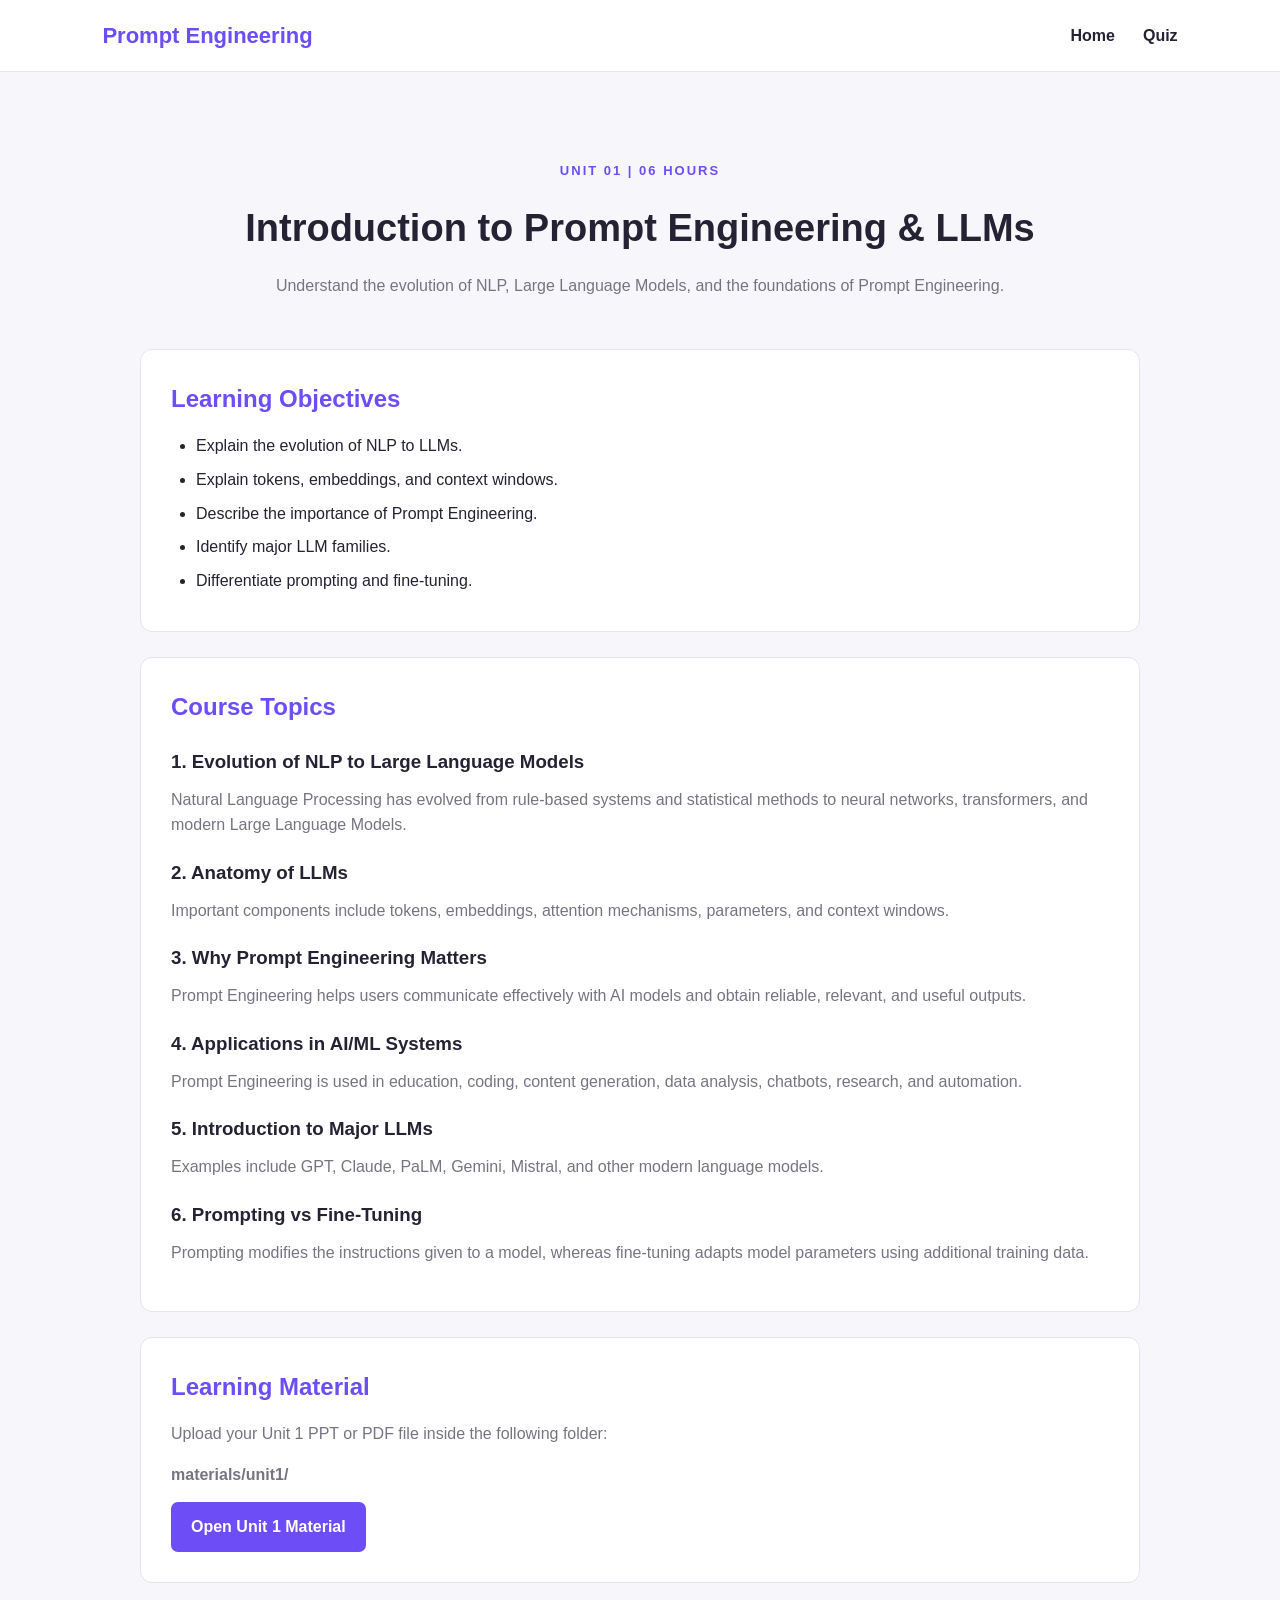
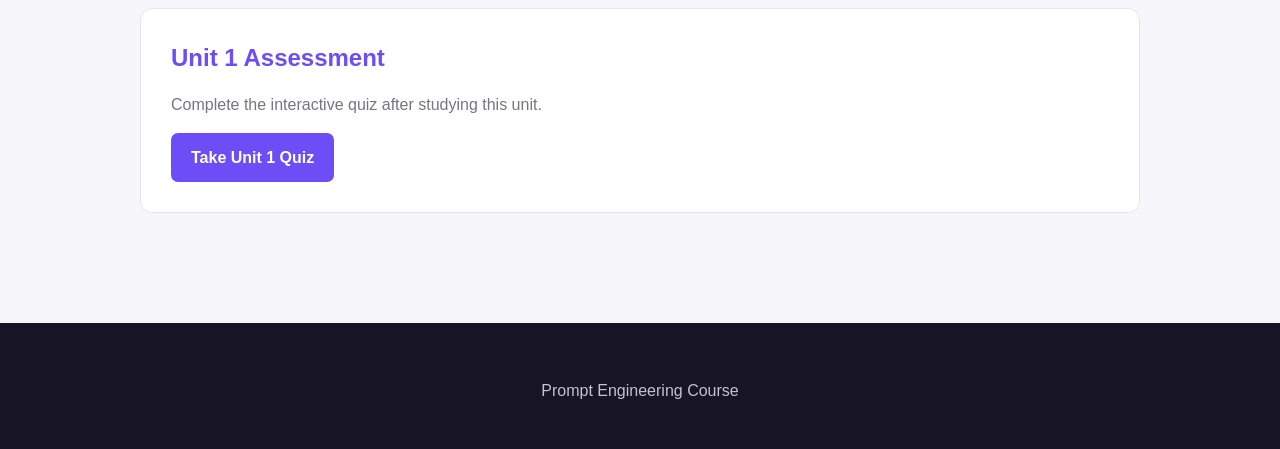
==== units/unit1.html @ 31837a5b "Create unit1.html" ====
<!DOCTYPE html>
<html lang="en">

<head>

    <meta charset="UTF-8">

    <meta name="viewport"
        content="width=device-width, initial-scale=1.0">

    <title>Unit 1 | Prompt Engineering</title>

    <link rel="stylesheet"
        href="../style.css">

</head>

<body>

    <nav class="navbar">

        <div class="logo">
            Prompt Engineering
        </div>

        <div class="nav-links">

            <a href="../index.html">
                Home
            </a>

            <a href="../quizzes/quiz1.html">
                Quiz
            </a>

        </div>

    </nav>


    <main class="section">

        <div class="section-heading">

            <span>
                UNIT 01 | 06 HOURS
            </span>

            <h2>
                Introduction to Prompt Engineering & LLMs
            </h2>

            <p>

                Understand the evolution of NLP,
                Large Language Models, and the foundations
                of Prompt Engineering.

            </p>

        </div>


        <div class="lesson-container">


            <div class="lesson-card">

                <h2>
                    Learning Objectives
                </h2>

                <ul>

                    <li>
                        Explain the evolution of NLP to LLMs.
                    </li>

                    <li>
                        Explain tokens, embeddings, and context windows.
                    </li>

                    <li>
                        Describe the importance of Prompt Engineering.
                    </li>

                    <li>
                        Identify major LLM families.
                    </li>

                    <li>
                        Differentiate prompting and fine-tuning.
                    </li>

                </ul>

            </div>


            <div class="lesson-card">

                <h2>
                    Course Topics
                </h2>

                <h3>
                    1. Evolution of NLP to Large Language Models
                </h3>

                <p>

                    Natural Language Processing has evolved from
                    rule-based systems and statistical methods
                    to neural networks, transformers, and modern
                    Large Language Models.

                </p>


                <h3>
                    2. Anatomy of LLMs
                </h3>

                <p>

                    Important components include tokens,
                    embeddings, attention mechanisms,
                    parameters, and context windows.

                </p>


                <h3>
                    3. Why Prompt Engineering Matters
                </h3>

                <p>

                    Prompt Engineering helps users communicate
                    effectively with AI models and obtain
                    reliable, relevant, and useful outputs.

                </p>


                <h3>
                    4. Applications in AI/ML Systems
                </h3>

                <p>

                    Prompt Engineering is used in education,
                    coding, content generation, data analysis,
                    chatbots, research, and automation.

                </p>


                <h3>
                    5. Introduction to Major LLMs
                </h3>

                <p>

                    Examples include GPT, Claude, PaLM,
                    Gemini, Mistral, and other modern
                    language models.

                </p>


                <h3>
                    6. Prompting vs Fine-Tuning
                </h3>

                <p>

                    Prompting modifies the instructions given
                    to a model, whereas fine-tuning adapts model
                    parameters using additional training data.

                </p>

            </div>


            <div class="lesson-card">

                <h2>
                    Learning Material
                </h2>

                <p>

                    Upload your Unit 1 PPT or PDF file
                    inside the following folder:

                </p>

                <p>

                    <b>
                        materials/unit1/
                    </b>

                </p>

                <a href="../materials/unit1/unit1.pdf"
                    target="_blank"
                    class="unit-button">

                    Open Unit 1 Material

                </a>

            </div>


            <div class="lesson-card">

                <h2>
                    Unit 1 Assessment
                </h2>

                <p>

                    Complete the interactive quiz
                    after studying this unit.

                </p>

                <a href="../quizzes/quiz1.html"
                    class="primary-button">

                    Take Unit 1 Quiz

                </a>

            </div>

        </div>

    </main>


    <footer>

        <p>
            Prompt Engineering Course
        </p>

    </footer>

</body>

</html>
---- style.css ----
* {

    margin: 0;

    padding: 0;

    box-sizing: border-box;

}


:root {

    --primary: #6c4df6;

    --primary-dark: #5135d1;

    --background: #f7f7fb;

    --white: #ffffff;

    --text: #252333;

    --muted: #777482;

    --border: #e5e5ee;

    --dark: #171525;

}


body {

    font-family: Arial, Helvetica, sans-serif;

    background: var(--background);

    color: var(--text);

    line-height: 1.6;

    transition: 0.3s;

}


body.dark-mode {

    --background: #12111a;

    --white: #1e1c29;

    --text: #f5f4fa;

    --muted: #b8b5c5;

    --border: #373442;

}


/* Navigation */

.navbar {

    height: 72px;

    background: var(--white);

    display: flex;

    justify-content: space-between;

    align-items: center;

    padding: 0 8%;

    border-bottom: 1px solid var(--border);

    position: sticky;

    top: 0;

    z-index: 1000;

}


.logo {

    font-size: 22px;

    font-weight: bold;

    color: var(--primary);

}


.nav-links {

    display: flex;

    gap: 28px;

}


.nav-links a {

    text-decoration: none;

    color: var(--text);

    font-weight: 600;

}


.nav-links a:hover {

    color: var(--primary);

}


#themeButton {

    border: none;

    background: transparent;

    font-size: 20px;

    cursor: pointer;

}


/* Hero */

.hero {

    min-height: 550px;

    padding: 100px 8%;

    display: flex;

    align-items: center;

    background: linear-gradient(

        135deg,

        #f0edff,

        #ffffff

    );

}


.dark-mode .hero {

    background: linear-gradient(

        135deg,

        #211d34,

        #12111a

    );

}


.hero-content {

    max-width: 800px;

}


.badge {

    color: var(--primary);

    font-size: 13px;

    font-weight: bold;

    letter-spacing: 2px;

}


.hero h1 {

    font-size: clamp(45px, 7vw, 80px);

    line-height: 1.1;

    margin: 20px 0;

}


.hero p {

    font-size: 19px;

    color: var(--muted);

    max-width: 680px;

    margin-bottom: 30px;

}


/* Buttons */

.primary-button,

.secondary-button,

.unit-button,

.quiz-button {

    display: inline-block;

    padding: 12px 20px;

    border-radius: 7px;

    text-decoration: none;

    font-weight: bold;

    transition: 0.3s;

}


.primary-button {

    background: var(--primary);

    color: white;

}


.primary-button:hover {

    background: var(--primary-dark);

}


.secondary-button {

    border: 1px solid var(--primary);

    color: var(--primary);

    margin-left: 10px;

}


.secondary-button:hover {

    background: var(--primary);

    color: white;

}


/* Sections */

.section {

    padding: 85px 8%;

}


.section-heading {

    text-align: center;

    max-width: 800px;

    margin: 0 auto 50px;

}


.section-heading span {

    color: var(--primary);

    font-size: 13px;

    font-weight: bold;

    letter-spacing: 2px;

}


.section-heading h2 {

    font-size: 38px;

    margin: 15px 0;

}


.section-heading p {

    color: var(--muted);

}


/* Statistics */

.stats {

    max-width: 1050px;

    margin: auto;

    display: grid;

    grid-template-columns: repeat(4, 1fr);

    gap: 20px;

}


.stat-card {

    background: var(--white);

    padding: 30px;

    text-align: center;

    border: 1px solid var(--border);

    border-radius: 12px;

}


.stat-card h3 {

    color: var(--primary);

    font-size: 38px;

}


.stat-card p {

    color: var(--muted);

}


/* Features */

.features {

    background: var(--white);

    padding: 75px 8%;

    display: grid;

    grid-template-columns: repeat(3, 1fr);

    gap: 25px;

}


.feature-card {

    background: var(--white);

    padding: 30px;

    border: 1px solid var(--border);

    border-radius: 12px;

}


.feature-icon {

    font-size: 38px;

    margin-bottom: 15px;

}


.feature-card h3 {

    margin-bottom: 10px;

}


.feature-card p {

    color: var(--muted);

}


/* Units */

.units {

    background: var(--background);

}


.unit-container {

    max-width: 1150px;

    margin: auto;

    display: grid;

    gap: 20px;

}


.unit-card {

    display: flex;

    gap: 25px;

    padding: 30px;

    background: var(--white);

    border: 1px solid var(--border);

    border-radius: 12px;

}


.unit-number {

    color: var(--primary);

    font-size: 40px;

    font-weight: bold;

}


.unit-content {

    flex: 1;

}


.unit-content h3 {

    font-size: 22px;

    margin-bottom: 10px;

}


.unit-content p {

    color: var(--muted);

    margin-bottom: 15px;

}


.unit-button {

    background: var(--primary);

    color: white;

}


.quiz-button {

    color: var(--primary);

    border: 1px solid var(--primary);

    margin-left: 8px;

}


.quiz-button:hover {

    background: var(--primary);

    color: white;

}


.progress-container {

    height: 7px;

    background: #e6e3ef;

    border-radius: 10px;

    overflow: hidden;

    margin-top: 15px;

}


.progress-bar {

    width: 0%;

    height: 100%;

    background: var(--primary);

    transition: 0.5s;

}


/* Learning */

.learning {

    background: var(--white);

    padding: 85px 8%;

}


.steps {

    max-width: 1000px;

    margin: auto;

    display: grid;

    grid-template-columns: repeat(3, 1fr);

    gap: 30px;

    text-align: center;

}


.step-number {

    width: 55px;

    height: 55px;

    background: var(--primary);

    color: white;

    border-radius: 50%;

    display: flex;

    align-items: center;

    justify-content: center;

    margin: 0 auto 20px;

    font-size: 22px;

    font-weight: bold;

}


.step p {

    color: var(--muted);

}


/* About */

.about {

    padding: 85px 8%;

    text-align: center;

}


.about-content {

    max-width: 800px;

    margin: auto;

}


.about h2 {

    font-size: 38px;

    margin: 15px 0;

}


.about p {

    color: var(--muted);

    margin: 15px 0;

}


/* Footer */

footer {

    background: var(--dark);

    color: white;

    text-align: center;

    padding: 45px 20px;

}


footer p {

    color: #c4c1d0;

    margin-top: 10px;

}


.copyright {

    font-size: 13px;

    margin-top: 20px;

}


/* Unit Page */

.lesson-container {

    max-width: 1000px;

    margin: auto;

}


.lesson-card {

    background: var(--white);

    border: 1px solid var(--border);

    border-radius: 12px;

    padding: 30px;

    margin-bottom: 25px;

}


.lesson-card h2 {

    color: var(--primary);

    margin-bottom: 15px;

}


.lesson-card h3 {

    margin-top: 20px;

    margin-bottom: 10px;

}


.lesson-card p {

    color: var(--muted);

    margin-bottom: 15px;

}


.lesson-card ul {

    margin-left: 25px;

}


.lesson-card li {

    margin-bottom: 8px;

}


/* Quiz */

.quiz-container {

    max-width: 900px;

    margin: auto;

}


.question-card {

    background: var(--white);

    border: 1px solid var(--border);

    border-radius: 12px;

    padding: 30px;

    margin-bottom: 20px;

}


.question-card h3 {

    margin-bottom: 20px;

}


.question-card label {

    display: block;

    padding: 10px;

    cursor: pointer;

}


.question-card label:hover {

    background: var(--background);

}


.result {

    margin-top: 25px;

    padding: 25px;

    border-radius: 10px;

    background: var(--white);

    border: 1px solid var(--border);

}


/* Responsive */

@media (max-width: 800px) {

    .navbar {

        padding: 0 5%;

    }

    .nav-links {

        display: none;

    }

    .stats,

    .features,

    .steps {

        grid-template-columns: 1fr;

    }

    .unit-card {

        flex-direction: column;

    }

    .secondary-button {

        margin-left: 0;

        margin-top: 10px;

    }

}
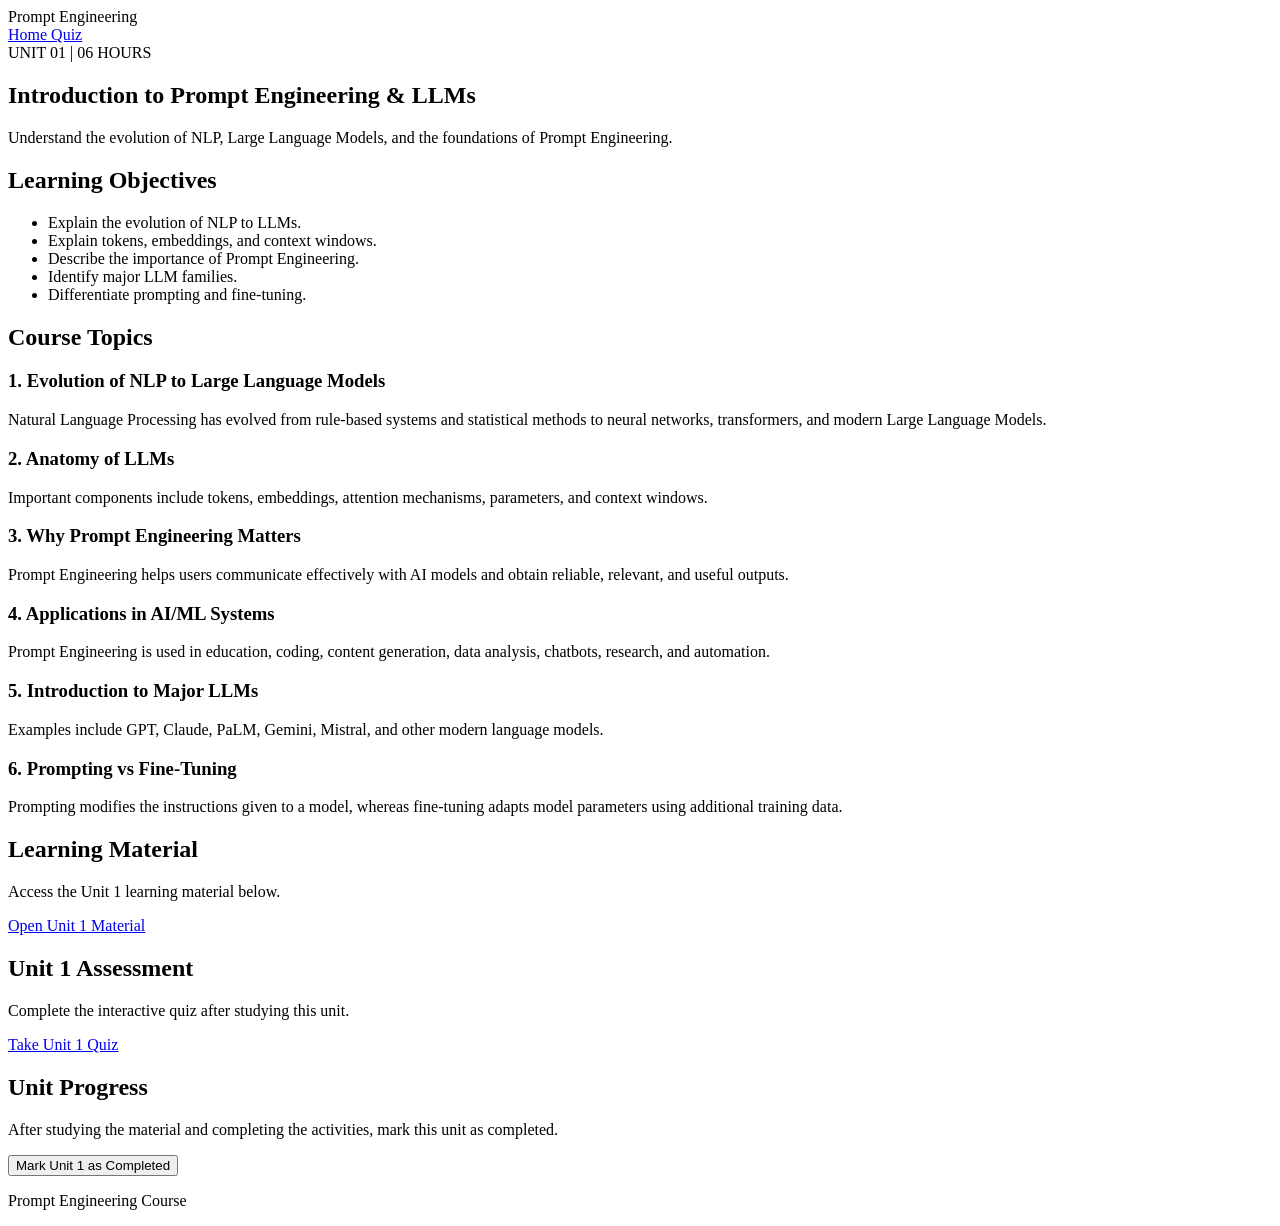
==== commit b161285c: "Refactor Unit 1 HTML for improved structure and content Updated the structure and content of Unit 1 " ====
--- a/units/unit1.html
+++ b/units/unit1.html
@@ -8,7 +8,9 @@
     <meta name="viewport"
         content="width=device-width, initial-scale=1.0">
 
-    <title>Unit 1 | Prompt Engineering</title>
+    <title>
+        Unit 1 | Prompt Engineering
+    </title>
 
     <link rel="stylesheet"
         href="../style.css">
@@ -17,20 +19,31 @@
 
 <body>
 
+
+    <!-- Navigation -->
+
     <nav class="navbar">
 
         <div class="logo">
+
             Prompt Engineering
+
         </div>
 
+
         <div class="nav-links">
 
             <a href="../index.html">
+
                 Home
+
             </a>
 
+
             <a href="../quizzes/quiz1.html">
+
                 Quiz
+
             </a>
 
         </div>
@@ -38,17 +51,26 @@
     </nav>
 
 
+    <!-- Main Content -->
+
     <main class="section">
 
+
         <div class="section-heading">
 
             <span>
+
                 UNIT 01 | 06 HOURS
+
             </span>
 
+
             <h2>
+
                 Introduction to Prompt Engineering & LLMs
+
             </h2>
+
 
             <p>
 
@@ -64,32 +86,54 @@
         <div class="lesson-container">
 
 
-            <div class="lesson-card">
-
-                <h2>
+            <!-- Learning Objectives -->
+
+            <div class="lesson-card">
+
+                <h2>
+
                     Learning Objectives
-                </h2>
+
+                </h2>
+
 
                 <ul>
 
                     <li>
+
                         Explain the evolution of NLP to LLMs.
-                    </li>
-
-                    <li>
-                        Explain tokens, embeddings, and context windows.
-                    </li>
-
-                    <li>
-                        Describe the importance of Prompt Engineering.
-                    </li>
-
-                    <li>
+
+                    </li>
+
+
+                    <li>
+
+                        Explain tokens, embeddings,
+                        and context windows.
+
+                    </li>
+
+
+                    <li>
+
+                        Describe the importance
+                        of Prompt Engineering.
+
+                    </li>
+
+
+                    <li>
+
                         Identify major LLM families.
-                    </li>
-
-                    <li>
-                        Differentiate prompting and fine-tuning.
+
+                    </li>
+
+
+                    <li>
+
+                        Differentiate prompting
+                        and fine-tuning.
+
                     </li>
 
                 </ul>
@@ -97,20 +141,28 @@
             </div>
 
 
-            <div class="lesson-card">
-
-                <h2>
+            <!-- Course Topics -->
+
+            <div class="lesson-card">
+
+                <h2>
+
                     Course Topics
-                </h2>
-
-                <h3>
+
+                </h2>
+
+
+                <h3>
+
                     1. Evolution of NLP to Large Language Models
-                </h3>
-
-                <p>
-
-                    Natural Language Processing has evolved from
-                    rule-based systems and statistical methods
+
+                </h3>
+
+
+                <p>
+
+                    Natural Language Processing has evolved
+                    from rule-based systems and statistical methods
                     to neural networks, transformers, and modern
                     Large Language Models.
 
@@ -118,8 +170,11 @@
 
 
                 <h3>
+
                     2. Anatomy of LLMs
-                </h3>
+
+                </h3>
+
 
                 <p>
 
@@ -131,8 +186,11 @@
 
 
                 <h3>
+
                     3. Why Prompt Engineering Matters
-                </h3>
+
+                </h3>
+
 
                 <p>
 
@@ -144,8 +202,11 @@
 
 
                 <h3>
+
                     4. Applications in AI/ML Systems
-                </h3>
+
+                </h3>
+
 
                 <p>
 
@@ -157,8 +218,11 @@
 
 
                 <h3>
+
                     5. Introduction to Major LLMs
-                </h3>
+
+                </h3>
+
 
                 <p>
 
@@ -170,8 +234,11 @@
 
 
                 <h3>
+
                     6. Prompting vs Fine-Tuning
-                </h3>
+
+                </h3>
+
 
                 <p>
 
@@ -184,26 +251,23 @@
             </div>
 
 
-            <div class="lesson-card">
-
-                <h2>
+            <!-- Learning Material -->
+
+            <div class="lesson-card">
+
+                <h2>
+
                     Learning Material
-                </h2>
-
-                <p>
-
-                    Upload your Unit 1 PPT or PDF file
-                    inside the following folder:
-
-                </p>
-
-                <p>
-
-                    <b>
-                        materials/unit1/
-                    </b>
-
-                </p>
+
+                </h2>
+
+
+                <p>
+
+                    Access the Unit 1 learning material below.
+
+                </p>
+
 
                 <a href="../materials/unit1/unit1.pdf"
                     target="_blank"
@@ -216,11 +280,16 @@
             </div>
 
 
-            <div class="lesson-card">
-
-                <h2>
+            <!-- Assessment -->
+
+            <div class="lesson-card">
+
+                <h2>
+
                     Unit 1 Assessment
-                </h2>
+
+                </h2>
+
 
                 <p>
 
@@ -229,6 +298,7 @@
 
                 </p>
 
+
                 <a href="../quizzes/quiz1.html"
                     class="primary-button">
 
@@ -238,19 +308,66 @@
 
             </div>
 
+
+            <!-- Progress Tracking -->
+
+            <div class="lesson-card">
+
+                <h2>
+
+                    Unit Progress
+
+                </h2>
+
+
+                <p>
+
+                    After studying the material and
+                    completing the activities, mark this unit
+                    as completed.
+
+                </p>
+
+
+                <button
+                    class="primary-button"
+                    onclick="completeUnit(1)">
+
+                    Mark Unit 1 as Completed
+
+                </button>
+
+
+                <p id="unitProgress">
+
+                </p>
+
+            </div>
+
+
         </div>
 
     </main>
 
 
+    <!-- Footer -->
+
     <footer>
 
         <p>
+
             Prompt Engineering Course
+
         </p>
 
     </footer>
 
+
+    <!-- IMPORTANT: Load JavaScript -->
+
+    <script src="../script.js"></script>
+
+
 </body>
 
 </html>
--- a/style.css
+++ b/style.css
@@ -1,874 +1,87 @@
-* {
+/* ============================= */
+/* REGISTRATION MODAL */
+/* ============================= */
 
-    margin: 0;
+.modal {
 
-    padding: 0;
+    display: none;
 
-    box-sizing: border-box;
+    position: fixed;
+
+    z-index: 1000;
+
+    left: 0;
+
+    top: 0;
+
+    width: 100%;
+
+    height: 100%;
+
+    background: rgba(0, 0, 0, 0.6);
+
+    justify-content: center;
+
+    align-items: center;
 
 }
 
 
-:root {
+.modal-content {
 
-    --primary: #6c4df6;
+    background: white;
 
-    --primary-dark: #5135d1;
+    padding: 35px;
 
-    --background: #f7f7fb;
+    border-radius: 15px;
 
-    --white: #ffffff;
+    width: 90%;
 
-    --text: #252333;
+    max-width: 450px;
 
-    --muted: #777482;
+    text-align: center;
 
-    --border: #e5e5ee;
-
-    --dark: #171525;
+    position: relative;
 
 }
 
 
-body {
+.modal-content input {
 
-    font-family: Arial, Helvetica, sans-serif;
+    width: 100%;
 
-    background: var(--background);
+    padding: 14px;
 
-    color: var(--text);
+    margin: 20px 0;
 
-    line-height: 1.6;
+    border: 1px solid #ccc;
 
-    transition: 0.3s;
+    border-radius: 8px;
+
+    font-size: 16px;
 
 }
 
 
-body.dark-mode {
+.close {
 
-    --background: #12111a;
+    position: absolute;
 
-    --white: #1e1c29;
+    right: 20px;
 
-    --text: #f5f4fa;
+    top: 10px;
 
-    --muted: #b8b5c5;
-
-    --border: #373442;
-
-}
-
-
-/* Navigation */
-
-.navbar {
-
-    height: 72px;
-
-    background: var(--white);
-
-    display: flex;
-
-    justify-content: space-between;
-
-    align-items: center;
-
-    padding: 0 8%;
-
-    border-bottom: 1px solid var(--border);
-
-    position: sticky;
-
-    top: 0;
-
-    z-index: 1000;
-
-}
-
-
-.logo {
-
-    font-size: 22px;
-
-    font-weight: bold;
-
-    color: var(--primary);
-
-}
-
-
-.nav-links {
-
-    display: flex;
-
-    gap: 28px;
-
-}
-
-
-.nav-links a {
-
-    text-decoration: none;
-
-    color: var(--text);
-
-    font-weight: 600;
-
-}
-
-
-.nav-links a:hover {
-
-    color: var(--primary);
-
-}
-
-
-#themeButton {
-
-    border: none;
-
-    background: transparent;
-
-    font-size: 20px;
+    font-size: 30px;
 
     cursor: pointer;
 
 }
 
 
-/* Hero */
+.modal-content .primary-button {
 
-.hero {
-
-    min-height: 550px;
-
-    padding: 100px 8%;
-
-    display: flex;
-
-    align-items: center;
-
-    background: linear-gradient(
-
-        135deg,
-
-        #f0edff,
-
-        #ffffff
-
-    );
-
-}
-
-
-.dark-mode .hero {
-
-    background: linear-gradient(
-
-        135deg,
-
-        #211d34,
-
-        #12111a
-
-    );
-
-}
-
-
-.hero-content {
-
-    max-width: 800px;
-
-}
-
-
-.badge {
-
-    color: var(--primary);
-
-    font-size: 13px;
-
-    font-weight: bold;
-
-    letter-spacing: 2px;
-
-}
-
-
-.hero h1 {
-
-    font-size: clamp(45px, 7vw, 80px);
-
-    line-height: 1.1;
-
-    margin: 20px 0;
-
-}
-
-
-.hero p {
-
-    font-size: 19px;
-
-    color: var(--muted);
-
-    max-width: 680px;
-
-    margin-bottom: 30px;
-
-}
-
-
-/* Buttons */
-
-.primary-button,
-
-.secondary-button,
-
-.unit-button,
-
-.quiz-button {
-
-    display: inline-block;
-
-    padding: 12px 20px;
-
-    border-radius: 7px;
-
-    text-decoration: none;
-
-    font-weight: bold;
-
-    transition: 0.3s;
-
-}
-
-
-.primary-button {
-
-    background: var(--primary);
-
-    color: white;
-
-}
-
-
-.primary-button:hover {
-
-    background: var(--primary-dark);
-
-}
-
-
-.secondary-button {
-
-    border: 1px solid var(--primary);
-
-    color: var(--primary);
-
-    margin-left: 10px;
-
-}
-
-
-.secondary-button:hover {
-
-    background: var(--primary);
-
-    color: white;
-
-}
-
-
-/* Sections */
-
-.section {
-
-    padding: 85px 8%;
-
-}
-
-
-.section-heading {
-
-    text-align: center;
-
-    max-width: 800px;
-
-    margin: 0 auto 50px;
-
-}
-
-
-.section-heading span {
-
-    color: var(--primary);
-
-    font-size: 13px;
-
-    font-weight: bold;
-
-    letter-spacing: 2px;
-
-}
-
-
-.section-heading h2 {
-
-    font-size: 38px;
-
-    margin: 15px 0;
-
-}
-
-
-.section-heading p {
-
-    color: var(--muted);
-
-}
-
-
-/* Statistics */
-
-.stats {
-
-    max-width: 1050px;
-
-    margin: auto;
-
-    display: grid;
-
-    grid-template-columns: repeat(4, 1fr);
-
-    gap: 20px;
-
-}
-
-
-.stat-card {
-
-    background: var(--white);
-
-    padding: 30px;
-
-    text-align: center;
-
-    border: 1px solid var(--border);
-
-    border-radius: 12px;
-
-}
-
-
-.stat-card h3 {
-
-    color: var(--primary);
-
-    font-size: 38px;
-
-}
-
-
-.stat-card p {
-
-    color: var(--muted);
-
-}
-
-
-/* Features */
-
-.features {
-
-    background: var(--white);
-
-    padding: 75px 8%;
-
-    display: grid;
-
-    grid-template-columns: repeat(3, 1fr);
-
-    gap: 25px;
-
-}
-
-
-.feature-card {
-
-    background: var(--white);
-
-    padding: 30px;
-
-    border: 1px solid var(--border);
-
-    border-radius: 12px;
-
-}
-
-
-.feature-icon {
-
-    font-size: 38px;
-
-    margin-bottom: 15px;
-
-}
-
-
-.feature-card h3 {
-
-    margin-bottom: 10px;
-
-}
-
-
-.feature-card p {
-
-    color: var(--muted);
-
-}
-
-
-/* Units */
-
-.units {
-
-    background: var(--background);
-
-}
-
-
-.unit-container {
-
-    max-width: 1150px;
-
-    margin: auto;
-
-    display: grid;
-
-    gap: 20px;
-
-}
-
-
-.unit-card {
-
-    display: flex;
-
-    gap: 25px;
-
-    padding: 30px;
-
-    background: var(--white);
-
-    border: 1px solid var(--border);
-
-    border-radius: 12px;
-
-}
-
-
-.unit-number {
-
-    color: var(--primary);
-
-    font-size: 40px;
-
-    font-weight: bold;
-
-}
-
-
-.unit-content {
-
-    flex: 1;
-
-}
-
-
-.unit-content h3 {
-
-    font-size: 22px;
-
-    margin-bottom: 10px;
-
-}
-
-
-.unit-content p {
-
-    color: var(--muted);
-
-    margin-bottom: 15px;
-
-}
-
-
-.unit-button {
-
-    background: var(--primary);
-
-    color: white;
-
-}
-
-
-.quiz-button {
-
-    color: var(--primary);
-
-    border: 1px solid var(--primary);
-
-    margin-left: 8px;
-
-}
-
-
-.quiz-button:hover {
-
-    background: var(--primary);
-
-    color: white;
-
-}
-
-
-.progress-container {
-
-    height: 7px;
-
-    background: #e6e3ef;
-
-    border-radius: 10px;
-
-    overflow: hidden;
-
-    margin-top: 15px;
-
-}
-
-
-.progress-bar {
-
-    width: 0%;
-
-    height: 100%;
-
-    background: var(--primary);
-
-    transition: 0.5s;
-
-}
-
-
-/* Learning */
-
-.learning {
-
-    background: var(--white);
-
-    padding: 85px 8%;
-
-}
-
-
-.steps {
-
-    max-width: 1000px;
-
-    margin: auto;
-
-    display: grid;
-
-    grid-template-columns: repeat(3, 1fr);
-
-    gap: 30px;
-
-    text-align: center;
-
-}
-
-
-.step-number {
-
-    width: 55px;
-
-    height: 55px;
-
-    background: var(--primary);
-
-    color: white;
-
-    border-radius: 50%;
-
-    display: flex;
-
-    align-items: center;
-
-    justify-content: center;
-
-    margin: 0 auto 20px;
-
-    font-size: 22px;
-
-    font-weight: bold;
-
-}
-
-
-.step p {
-
-    color: var(--muted);
-
-}
-
-
-/* About */
-
-.about {
-
-    padding: 85px 8%;
-
-    text-align: center;
-
-}
-
-
-.about-content {
-
-    max-width: 800px;
-
-    margin: auto;
-
-}
-
-
-.about h2 {
-
-    font-size: 38px;
-
-    margin: 15px 0;
-
-}
-
-
-.about p {
-
-    color: var(--muted);
-
-    margin: 15px 0;
-
-}
-
-
-/* Footer */
-
-footer {
-
-    background: var(--dark);
-
-    color: white;
-
-    text-align: center;
-
-    padding: 45px 20px;
-
-}
-
-
-footer p {
-
-    color: #c4c1d0;
-
-    margin-top: 10px;
-
-}
-
-
-.copyright {
-
-    font-size: 13px;
-
-    margin-top: 20px;
-
-}
-
-
-/* Unit Page */
-
-.lesson-container {
-
-    max-width: 1000px;
-
-    margin: auto;
-
-}
-
-
-.lesson-card {
-
-    background: var(--white);
-
-    border: 1px solid var(--border);
-
-    border-radius: 12px;
-
-    padding: 30px;
-
-    margin-bottom: 25px;
-
-}
-
-
-.lesson-card h2 {
-
-    color: var(--primary);
-
-    margin-bottom: 15px;
-
-}
-
-
-.lesson-card h3 {
-
-    margin-top: 20px;
-
-    margin-bottom: 10px;
-
-}
-
-
-.lesson-card p {
-
-    color: var(--muted);
-
-    margin-bottom: 15px;
-
-}
-
-
-.lesson-card ul {
-
-    margin-left: 25px;
-
-}
-
-
-.lesson-card li {
-
-    margin-bottom: 8px;
-
-}
-
-
-/* Quiz */
-
-.quiz-container {
-
-    max-width: 900px;
-
-    margin: auto;
-
-}
-
-
-.question-card {
-
-    background: var(--white);
-
-    border: 1px solid var(--border);
-
-    border-radius: 12px;
-
-    padding: 30px;
-
-    margin-bottom: 20px;
-
-}
-
-
-.question-card h3 {
-
-    margin-bottom: 20px;
-
-}
-
-
-.question-card label {
-
-    display: block;
-
-    padding: 10px;
+    border: none;
 
     cursor: pointer;
 
 }
-
-
-.question-card label:hover {
-
-    background: var(--background);
-
-}
-
-
-.result {
-
-    margin-top: 25px;
-
-    padding: 25px;
-
-    border-radius: 10px;
-
-    background: var(--white);
-
-    border: 1px solid var(--border);
-
-}
-
-
-/* Responsive */
-
-@media (max-width: 800px) {
-
-    .navbar {
-
-        padding: 0 5%;
-
-    }
-
-    .nav-links {
-
-        display: none;
-
-    }
-
-    .stats,
-
-    .features,
-
-    .steps {
-
-        grid-template-columns: 1fr;
-
-    }
-
-    .unit-card {
-
-        flex-direction: column;
-
-    }
-
-    .secondary-button {
-
-        margin-left: 0;
-
-        margin-top: 10px;
-
-    }
-
-}
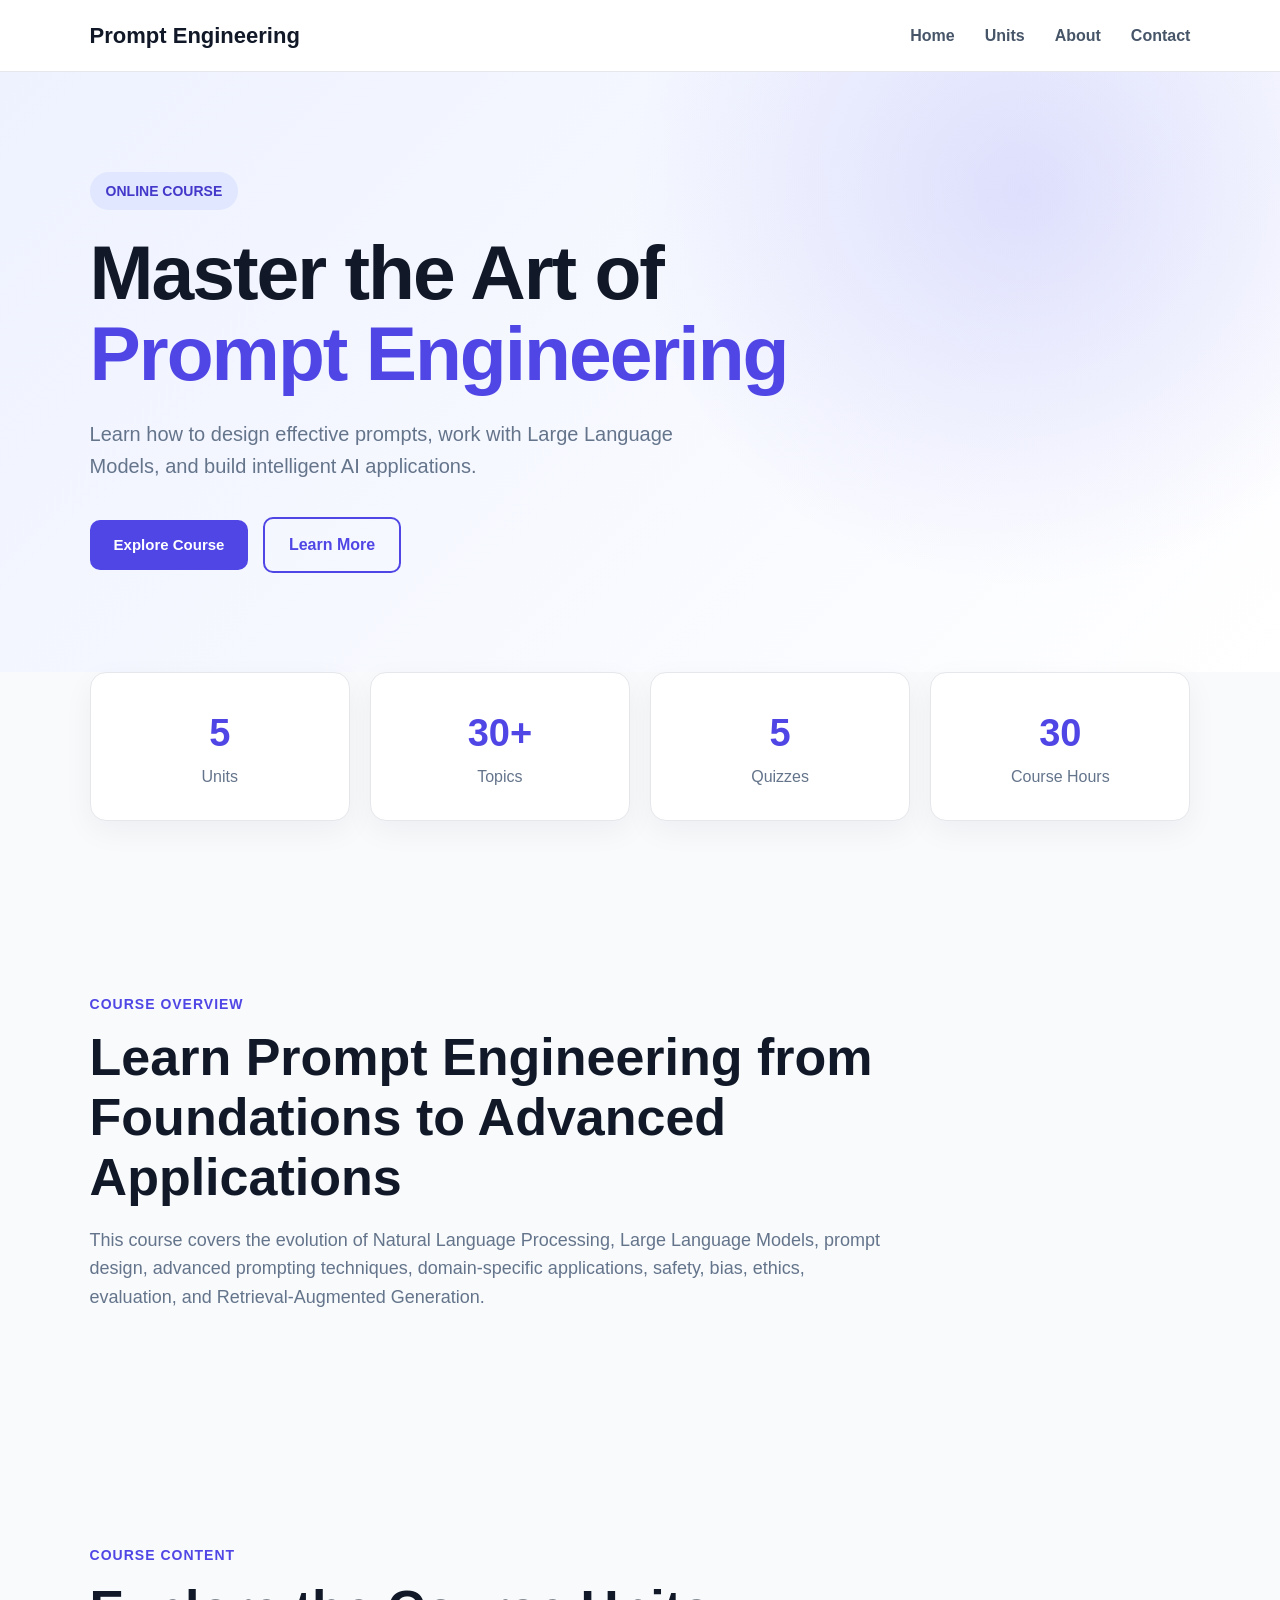
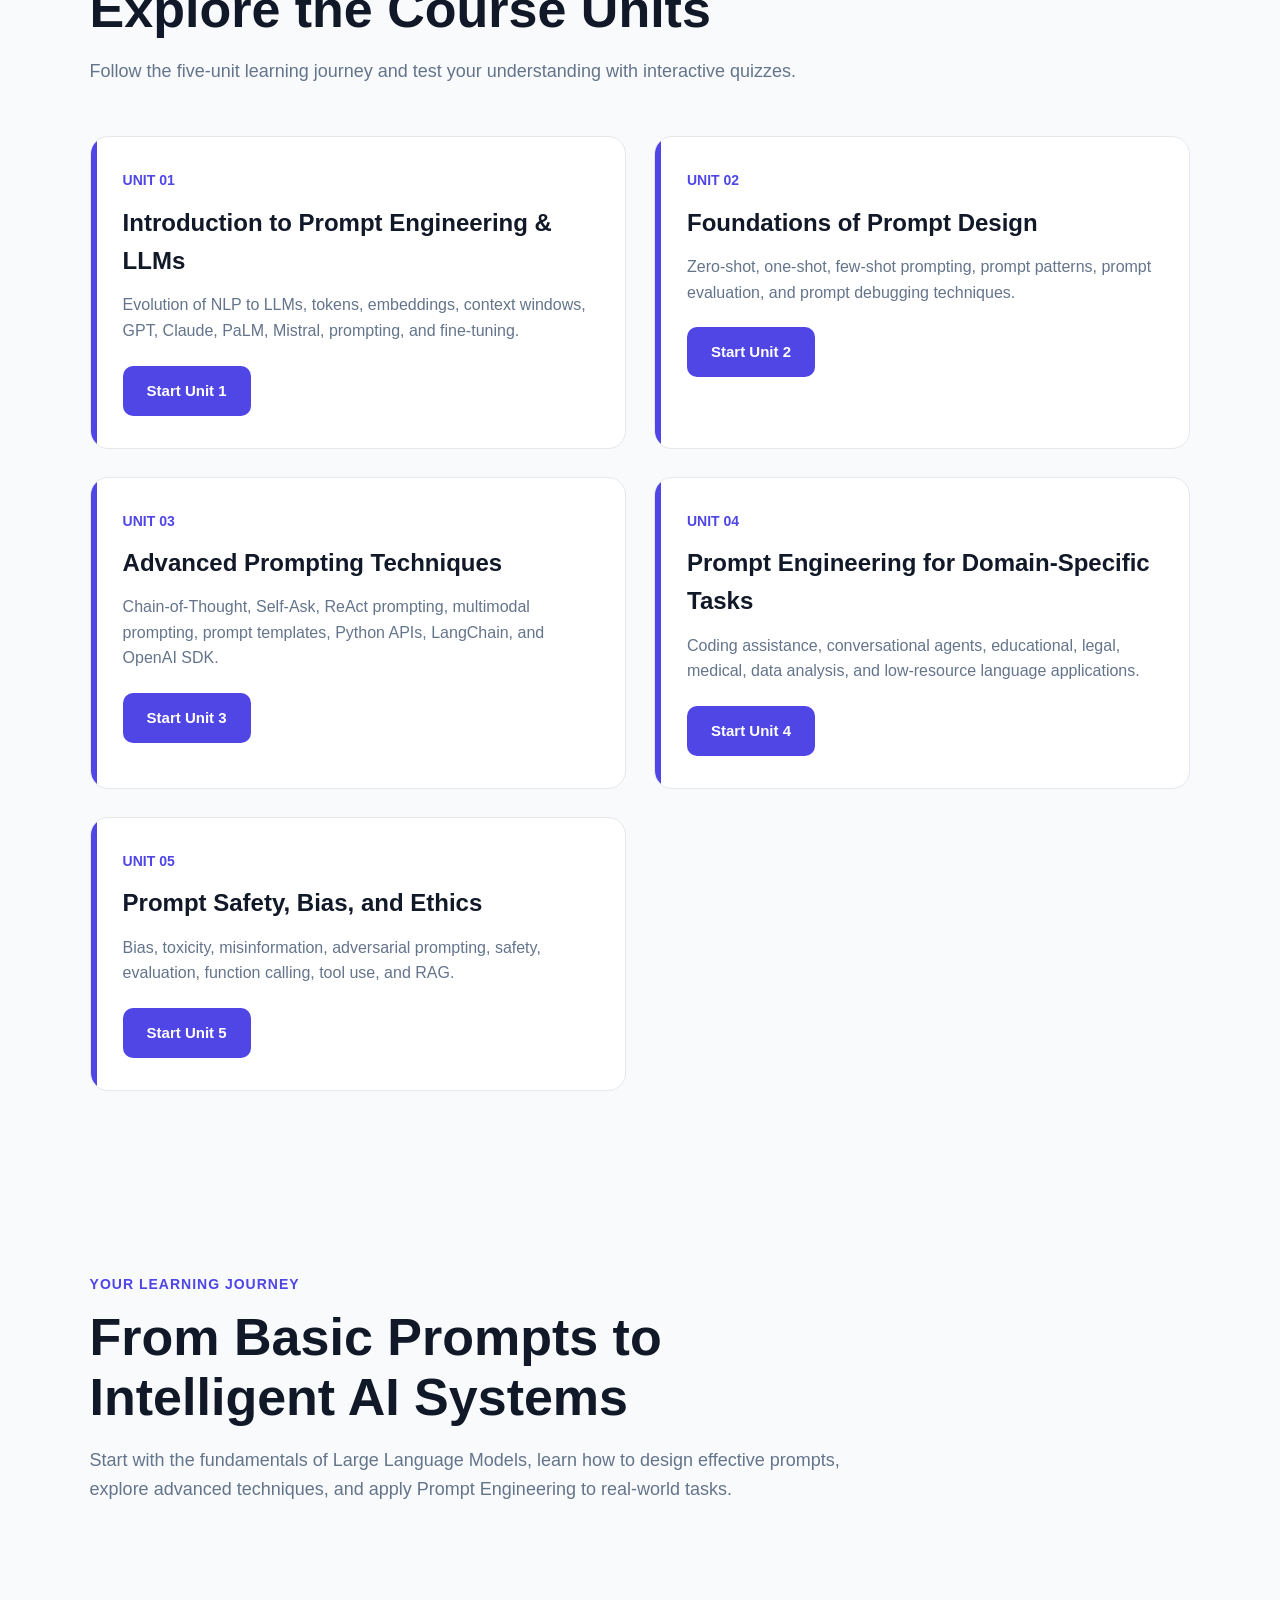
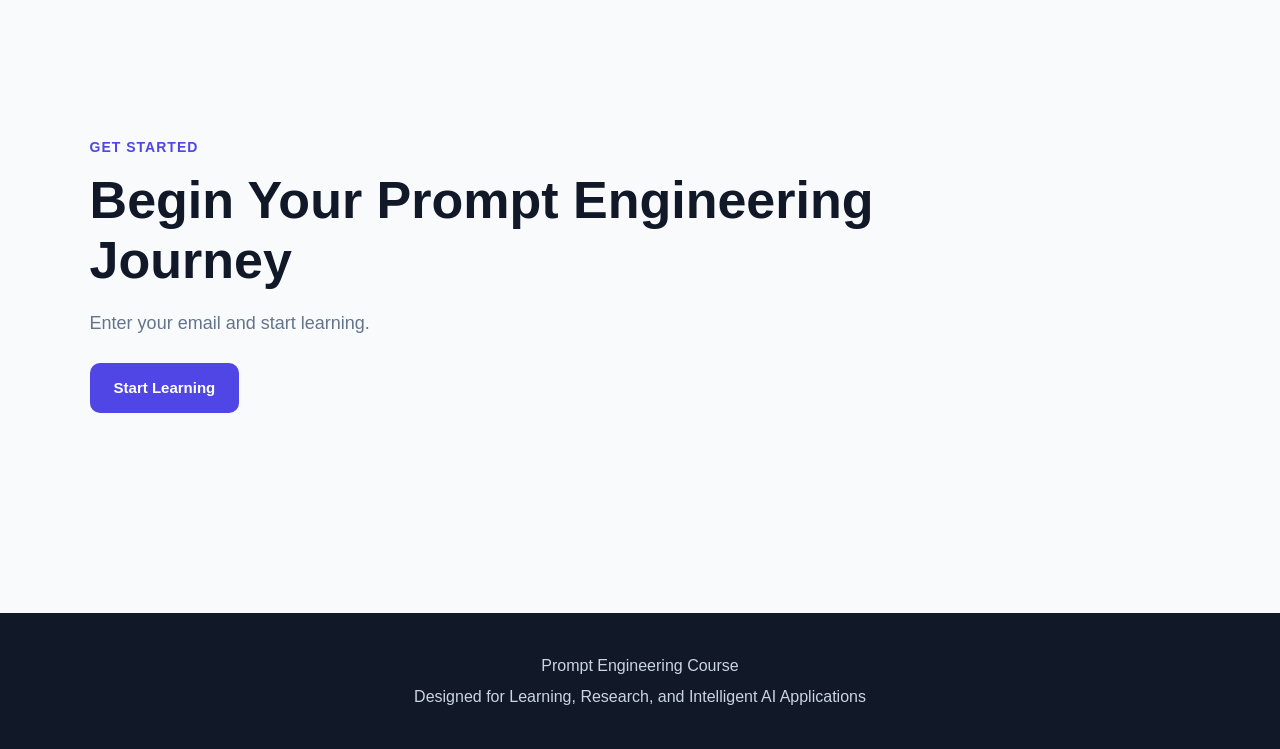
==== commit 26185ade: "Refactor HTML structure and navigation elements" ====
--- a/units/unit1.html
+++ b/units/unit1.html
@@ -17,355 +17,332 @@
 
 </head>
 
+
 <body>
 
 
-    <!-- Navigation -->
-
-    <nav class="navbar">
-
-        <div class="logo">
-
-            Prompt Engineering
-
-        </div>
-
-
-        <div class="nav-links">
-
-            <a href="../index.html">
-
-                Home
+<script>
+
+    if (
+        !localStorage.getItem(
+            "studentEmail"
+        )
+    ) {
+
+        window.location.href =
+            "../index.html";
+
+    }
+
+</script>
+
+
+<nav class="navbar">
+
+    <div class="logo">
+
+        Prompt Engineering
+
+    </div>
+
+
+    <div class="nav-links">
+
+        <a href="../index.html">
+
+            Home
+
+        </a>
+
+        <a href="../quizzes/quiz1.html">
+
+            Quiz
+
+        </a>
+
+    </div>
+
+</nav>
+
+
+<main class="section">
+
+
+    <div class="section-heading">
+
+        <span>
+
+            UNIT 01 | 06 HOURS
+
+        </span>
+
+
+        <h2>
+
+            Introduction to Prompt Engineering & LLMs
+
+        </h2>
+
+
+        <p>
+
+            Understand the evolution of NLP,
+            Large Language Models, and the foundations
+            of Prompt Engineering.
+
+        </p>
+
+    </div>
+
+
+    <div class="lesson-container">
+
+
+        <div class="lesson-card">
+
+            <h2>
+
+                Learning Objectives
+
+            </h2>
+
+
+            <ul>
+
+                <li>
+                    Explain the evolution of NLP to Large Language Models.
+                </li>
+
+                <li>
+                    Understand tokens, embeddings, and context windows.
+                </li>
+
+                <li>
+                    Explain why Prompt Engineering matters.
+                </li>
+
+                <li>
+                    Identify major LLM families.
+                </li>
+
+                <li>
+                    Differentiate prompting and fine-tuning.
+                </li>
+
+            </ul>
+
+        </div>
+
+
+        <div class="lesson-card">
+
+            <h2>
+
+                Course Topics
+
+            </h2>
+
+
+            <h3>
+
+                1. Evolution of NLP to Large Language Models
+
+            </h3>
+
+            <p>
+
+                Natural Language Processing has evolved from
+                rule-based systems and statistical methods
+                to neural networks, transformers, and modern
+                Large Language Models.
+
+            </p>
+
+
+            <h3>
+
+                2. Anatomy of LLMs
+
+            </h3>
+
+            <p>
+
+                Important components include tokens,
+                embeddings, attention mechanisms,
+                parameters, and context windows.
+
+            </p>
+
+
+            <h3>
+
+                3. Why Prompt Engineering Matters
+
+            </h3>
+
+            <p>
+
+                Prompt Engineering helps users communicate
+                effectively with AI models and obtain
+                reliable, relevant, and useful outputs.
+
+            </p>
+
+
+            <h3>
+
+                4. Applications in AI/ML Systems
+
+            </h3>
+
+            <p>
+
+                Prompt Engineering is used in education,
+                coding, content generation, data analysis,
+                chatbots, research, and automation.
+
+            </p>
+
+
+            <h3>
+
+                5. Introduction to Major LLMs
+
+            </h3>
+
+            <p>
+
+                Examples include GPT, Claude, PaLM,
+                Gemini, Mistral, and other modern
+                language models.
+
+            </p>
+
+
+            <h3>
+
+                6. Prompting vs Fine-Tuning
+
+            </h3>
+
+            <p>
+
+                Prompting modifies the instructions given
+                to a model, whereas fine-tuning adapts model
+                parameters using additional training data.
+
+            </p>
+
+        </div>
+
+
+        <div class="lesson-card">
+
+            <h2>
+
+                Learning Material
+
+            </h2>
+
+
+            <p>
+
+                Access the learning material for Unit 1.
+
+            </p>
+
+
+            <br>
+
+
+            <a
+                href="../materials/unit1/unit1.pdf"
+                target="_blank"
+                class="material-button">
+
+                Open Unit 1 Material
 
             </a>
 
-
-            <a href="../quizzes/quiz1.html">
-
-                Quiz
+        </div>
+
+
+        <div class="lesson-card">
+
+            <h2>
+
+                Unit 1 Assessment
+
+            </h2>
+
+
+            <p>
+
+                Complete the quiz after studying this unit.
+
+            </p>
+
+
+            <br>
+
+
+            <a
+                href="../quizzes/quiz1.html"
+                class="primary-button">
+
+                Take Unit 1 Quiz
 
             </a>
 
         </div>
 
-    </nav>
-
-
-    <!-- Main Content -->
-
-    <main class="section">
-
-
-        <div class="section-heading">
-
-            <span>
-
-                UNIT 01 | 06 HOURS
-
-            </span>
-
-
-            <h2>
-
-                Introduction to Prompt Engineering & LLMs
-
-            </h2>
-
-
-            <p>
-
-                Understand the evolution of NLP,
-                Large Language Models, and the foundations
-                of Prompt Engineering.
-
-            </p>
-
-        </div>
-
-
-        <div class="lesson-container">
-
-
-            <!-- Learning Objectives -->
-
-            <div class="lesson-card">
-
-                <h2>
-
-                    Learning Objectives
-
-                </h2>
-
-
-                <ul>
-
-                    <li>
-
-                        Explain the evolution of NLP to LLMs.
-
-                    </li>
-
-
-                    <li>
-
-                        Explain tokens, embeddings,
-                        and context windows.
-
-                    </li>
-
-
-                    <li>
-
-                        Describe the importance
-                        of Prompt Engineering.
-
-                    </li>
-
-
-                    <li>
-
-                        Identify major LLM families.
-
-                    </li>
-
-
-                    <li>
-
-                        Differentiate prompting
-                        and fine-tuning.
-
-                    </li>
-
-                </ul>
-
-            </div>
-
-
-            <!-- Course Topics -->
-
-            <div class="lesson-card">
-
-                <h2>
-
-                    Course Topics
-
-                </h2>
-
-
-                <h3>
-
-                    1. Evolution of NLP to Large Language Models
-
-                </h3>
-
-
-                <p>
-
-                    Natural Language Processing has evolved
-                    from rule-based systems and statistical methods
-                    to neural networks, transformers, and modern
-                    Large Language Models.
-
-                </p>
-
-
-                <h3>
-
-                    2. Anatomy of LLMs
-
-                </h3>
-
-
-                <p>
-
-                    Important components include tokens,
-                    embeddings, attention mechanisms,
-                    parameters, and context windows.
-
-                </p>
-
-
-                <h3>
-
-                    3. Why Prompt Engineering Matters
-
-                </h3>
-
-
-                <p>
-
-                    Prompt Engineering helps users communicate
-                    effectively with AI models and obtain
-                    reliable, relevant, and useful outputs.
-
-                </p>
-
-
-                <h3>
-
-                    4. Applications in AI/ML Systems
-
-                </h3>
-
-
-                <p>
-
-                    Prompt Engineering is used in education,
-                    coding, content generation, data analysis,
-                    chatbots, research, and automation.
-
-                </p>
-
-
-                <h3>
-
-                    5. Introduction to Major LLMs
-
-                </h3>
-
-
-                <p>
-
-                    Examples include GPT, Claude, PaLM,
-                    Gemini, Mistral, and other modern
-                    language models.
-
-                </p>
-
-
-                <h3>
-
-                    6. Prompting vs Fine-Tuning
-
-                </h3>
-
-
-                <p>
-
-                    Prompting modifies the instructions given
-                    to a model, whereas fine-tuning adapts model
-                    parameters using additional training data.
-
-                </p>
-
-            </div>
-
-
-            <!-- Learning Material -->
-
-            <div class="lesson-card">
-
-                <h2>
-
-                    Learning Material
-
-                </h2>
-
-
-                <p>
-
-                    Access the Unit 1 learning material below.
-
-                </p>
-
-
-                <a href="../materials/unit1/unit1.pdf"
-                    target="_blank"
-                    class="unit-button">
-
-                    Open Unit 1 Material
-
-                </a>
-
-            </div>
-
-
-            <!-- Assessment -->
-
-            <div class="lesson-card">
-
-                <h2>
-
-                    Unit 1 Assessment
-
-                </h2>
-
-
-                <p>
-
-                    Complete the interactive quiz
-                    after studying this unit.
-
-                </p>
-
-
-                <a href="../quizzes/quiz1.html"
-                    class="primary-button">
-
-                    Take Unit 1 Quiz
-
-                </a>
-
-            </div>
-
-
-            <!-- Progress Tracking -->
-
-            <div class="lesson-card">
-
-                <h2>
-
-                    Unit Progress
-
-                </h2>
-
-
-                <p>
-
-                    After studying the material and
-                    completing the activities, mark this unit
-                    as completed.
-
-                </p>
-
-
-                <button
-                    class="primary-button"
-                    onclick="completeUnit(1)">
-
-                    Mark Unit 1 as Completed
-
-                </button>
-
-
-                <p id="unitProgress">
-
-                </p>
-
-            </div>
-
-
-        </div>
-
-    </main>
-
-
-    <!-- Footer -->
-
-    <footer>
-
-        <p>
-
-            Prompt Engineering Course
-
-        </p>
-
-    </footer>
-
-
-    <!-- IMPORTANT: Load JavaScript -->
-
-    <script src="../script.js"></script>
+
+        <div class="lesson-card">
+
+            <h2>
+
+                Complete Unit 1
+
+            </h2>
+
+
+            <p id="unitProgress">
+
+                After studying the material and completing
+                the quiz, mark this unit as completed.
+
+            </p>
+
+
+            <button
+                class="primary-button"
+                onclick="completeUnit(1)">
+
+                Mark Unit 1 as Completed
+
+            </button>
+
+        </div>
+
+
+    </div>
+
+
+</main>
+
+
+<footer>
+
+    <p>
+
+        Prompt Engineering Course
+
+    </p>
+
+</footer>
+
+
+<script src="../script.js"></script>
 
 
 </body>
--- a/style.css
+++ b/style.css
@@ -1,87 +1,798 @@
-/* ============================= */
-/* REGISTRATION MODAL */
-/* ============================= */
-
-.modal {
-
+/* =========================================
+   GLOBAL RESET
+========================================= */
+
+* {
+    margin: 0;
+    padding: 0;
+    box-sizing: border-box;
+}
+
+html {
+    scroll-behavior: smooth;
+}
+
+body {
+    font-family:
+        Inter,
+        Arial,
+        Helvetica,
+        sans-serif;
+
+    background: #f8fafc;
+    color: #172033;
+    line-height: 1.6;
+}
+
+
+/* =========================================
+   NAVIGATION BAR
+========================================= */
+
+.navbar {
+    position: sticky;
+    top: 0;
+    z-index: 1000;
+
+    display: flex;
+    justify-content: space-between;
+    align-items: center;
+
+    padding: 18px 7%;
+
+    background: rgba(255, 255, 255, 0.95);
+
+    backdrop-filter: blur(12px);
+
+    border-bottom: 1px solid #e5e7eb;
+}
+
+.logo {
+    font-size: 22px;
+    font-weight: 800;
+    color: #111827;
+}
+
+.nav-links {
+    display: flex;
+    gap: 30px;
+}
+
+.nav-links a {
+    text-decoration: none;
+    color: #475569;
+    font-weight: 600;
+    transition: 0.3s;
+}
+
+.nav-links a:hover {
+    color: #4f46e5;
+}
+
+
+/* =========================================
+   HERO SECTION
+========================================= */
+
+.hero {
+    min-height: 600px;
+
+    display: flex;
+    align-items: center;
+
+    padding: 80px 7%;
+
+    background:
+        radial-gradient(
+            circle at 80% 20%,
+            rgba(99, 102, 241, 0.18),
+            transparent 35%
+        ),
+
+        linear-gradient(
+            135deg,
+            #eef2ff,
+            #ffffff
+        );
+}
+
+.hero-content {
+    max-width: 720px;
+}
+
+.hero-tag {
+    display: inline-block;
+
+    padding: 8px 16px;
+
+    border-radius: 50px;
+
+    background: #e0e7ff;
+    color: #4338ca;
+
+    font-size: 14px;
+    font-weight: 700;
+
+    margin-bottom: 22px;
+}
+
+.hero h1 {
+    font-size: clamp(42px, 6vw, 78px);
+
+    line-height: 1.05;
+
+    letter-spacing: -2px;
+
+    color: #111827;
+
+    margin-bottom: 25px;
+}
+
+.hero h1 span {
+    color: #4f46e5;
+}
+
+.hero p {
+    font-size: 20px;
+
+    color: #64748b;
+
+    max-width: 650px;
+
+    margin-bottom: 35px;
+}
+
+
+/* =========================================
+   BUTTONS
+========================================= */
+
+.primary-button,
+.unit-button {
+    display: inline-block;
+
+    padding: 13px 24px;
+
+    border-radius: 10px;
+
+    border: none;
+
+    text-decoration: none;
+
+    cursor: pointer;
+
+    font-size: 15px;
+
+    font-weight: 700;
+
+    color: white;
+
+    background: #4f46e5;
+
+    transition: 0.3s;
+}
+
+.primary-button:hover,
+.unit-button:hover {
+    background: #3730a3;
+
+    transform: translateY(-2px);
+}
+
+.secondary-button {
+    display: inline-block;
+
+    padding: 13px 24px;
+
+    margin-left: 10px;
+
+    border-radius: 10px;
+
+    text-decoration: none;
+
+    font-weight: 700;
+
+    color: #4f46e5;
+
+    border: 2px solid #4f46e5;
+
+    transition: 0.3s;
+}
+
+.secondary-button:hover {
+    background: #eef2ff;
+}
+
+
+/* =========================================
+   GENERAL SECTION
+========================================= */
+
+.section {
+    padding: 90px 7%;
+
+    max-width: 1400px;
+
+    margin: auto;
+}
+
+.section-heading {
+    max-width: 800px;
+
+    margin-bottom: 50px;
+}
+
+.section-heading span {
+    color: #4f46e5;
+
+    font-size: 14px;
+
+    font-weight: 800;
+
+    letter-spacing: 1px;
+}
+
+.section-heading h2 {
+    font-size: clamp(32px, 5vw, 52px);
+
+    line-height: 1.15;
+
+    margin: 12px 0 18px;
+
+    color: #111827;
+}
+
+.section-heading p {
+    font-size: 18px;
+
+    color: #64748b;
+}
+
+
+/* =========================================
+   STATS
+========================================= */
+
+.stats {
+    display: grid;
+
+    grid-template-columns: repeat(4, 1fr);
+
+    gap: 20px;
+
+    padding: 0 7% 80px;
+}
+
+.stat-card {
+    padding: 30px;
+
+    background: white;
+
+    border: 1px solid #e5e7eb;
+
+    border-radius: 16px;
+
+    text-align: center;
+
+    box-shadow:
+        0 10px 30px
+        rgba(15, 23, 42, 0.05);
+
+    transition: 0.3s;
+}
+
+.stat-card:hover {
+    transform: translateY(-5px);
+
+    box-shadow:
+        0 15px 35px
+        rgba(15, 23, 42, 0.1);
+}
+
+.stat-card h2 {
+    font-size: 38px;
+
+    color: #4f46e5;
+}
+
+.stat-card p {
+    color: #64748b;
+}
+
+
+/* =========================================
+   UNIT CARDS
+========================================= */
+
+.units-grid {
+    display: grid;
+
+    grid-template-columns: repeat(2, 1fr);
+
+    gap: 28px;
+}
+
+.unit-card {
+    position: relative;
+
+    padding: 32px;
+
+    background: white;
+
+    border: 1px solid #e5e7eb;
+
+    border-radius: 18px;
+
+    transition: 0.3s;
+
+    overflow: hidden;
+}
+
+.unit-card::before {
+    content: "";
+
+    position: absolute;
+
+    left: 0;
+    top: 0;
+
+    width: 6px;
+    height: 100%;
+
+    background: #4f46e5;
+}
+
+.unit-card:hover {
+    transform: translateY(-8px);
+
+    box-shadow:
+        0 20px 45px
+        rgba(15, 23, 42, 0.12);
+}
+
+.unit-number {
+    font-size: 14px;
+
+    font-weight: 800;
+
+    color: #4f46e5;
+}
+
+.unit-card h3 {
+    font-size: 24px;
+
+    margin: 12px 0;
+
+    color: #111827;
+}
+
+.unit-card p {
+    color: #64748b;
+
+    margin-bottom: 22px;
+}
+
+
+/* =========================================
+   LESSON CARDS
+========================================= */
+
+.lesson-container {
+    display: grid;
+
+    gap: 28px;
+}
+
+.lesson-card {
+    padding: 32px;
+
+    background: white;
+
+    border: 1px solid #e5e7eb;
+
+    border-radius: 18px;
+
+    box-shadow:
+        0 10px 30px
+        rgba(15, 23, 42, 0.04);
+}
+
+.lesson-card h2 {
+    font-size: 28px;
+
+    margin-bottom: 20px;
+
+    color: #111827;
+}
+
+.lesson-card h3 {
+    margin-top: 25px;
+
+    margin-bottom: 8px;
+
+    color: #4338ca;
+}
+
+.lesson-card p {
+    color: #475569;
+}
+
+.lesson-card ul {
+    padding-left: 25px;
+}
+
+.lesson-card li {
+    margin: 10px 0;
+
+    color: #475569;
+}
+
+
+/* =========================================
+   REGISTRATION MODAL
+========================================= */
+
+.registration-modal {
     display: none;
 
     position: fixed;
 
-    z-index: 1000;
+    z-index: 2000;
 
     left: 0;
-
     top: 0;
 
     width: 100%;
-
     height: 100%;
 
-    background: rgba(0, 0, 0, 0.6);
-
+    background:
+        rgba(15, 23, 42, 0.65);
+
+    align-items: center;
     justify-content: center;
 
-    align-items: center;
-
-}
-
-
-.modal-content {
+    padding: 20px;
+}
+
+.registration-box {
+    position: relative;
+
+    width: 100%;
+
+    max-width: 460px;
+
+    padding: 40px;
 
     background: white;
 
+    border-radius: 20px;
+
+    box-shadow:
+        0 25px 70px
+        rgba(0, 0, 0, 0.25);
+
+    text-align: center;
+
+    animation:
+        modalAppear
+        0.3s
+        ease;
+}
+
+@keyframes modalAppear {
+    from {
+        opacity: 0;
+        transform: translateY(-20px) scale(0.95);
+    }
+
+    to {
+        opacity: 1;
+        transform: translateY(0) scale(1);
+    }
+}
+
+.registration-box h2 {
+    font-size: 30px;
+
+    color: #111827;
+
+    margin-bottom: 12px;
+}
+
+.registration-box p {
+    color: #64748b;
+
+    margin-bottom: 25px;
+}
+
+.registration-box input {
+    width: 100%;
+
+    padding: 15px;
+
+    margin-bottom: 18px;
+
+    border: 1px solid #cbd5e1;
+
+    border-radius: 10px;
+
+    font-size: 16px;
+
+    outline: none;
+}
+
+.registration-box input:focus {
+    border-color: #4f46e5;
+
+    box-shadow:
+        0 0 0 3px
+        rgba(79, 70, 229, 0.15);
+}
+
+.registration-box .primary-button {
+    width: 100%;
+}
+
+.close-modal {
+    position: absolute;
+
+    top: 15px;
+    right: 18px;
+
+    border: none;
+
+    background: transparent;
+
+    font-size: 30px;
+
+    color: #64748b;
+
+    cursor: pointer;
+}
+
+.close-modal:hover {
+    color: #111827;
+}
+
+#registrationMessage {
+    margin-top: 15px;
+
+    font-size: 14px;
+}
+
+
+/* =========================================
+   PROGRESS SECTION
+========================================= */
+
+.progress-container {
+    width: 100%;
+
+    height: 12px;
+
+    background: #e2e8f0;
+
+    border-radius: 20px;
+
+    overflow: hidden;
+
+    margin: 20px 0;
+}
+
+.progress-bar {
+    height: 100%;
+
+    width: 0%;
+
+    background: #4f46e5;
+
+    border-radius: 20px;
+
+    transition: width 0.5s ease;
+}
+
+.progress-text {
+    font-weight: 700;
+
+    color: #4f46e5;
+}
+
+
+/* =========================================
+   QUIZ STYLES
+========================================= */
+
+.quiz-container {
+    max-width: 900px;
+
+    margin: auto;
+}
+
+.quiz-question {
+    padding: 25px;
+
+    margin-bottom: 25px;
+
+    background: white;
+
+    border-radius: 15px;
+
+    border: 1px solid #e5e7eb;
+
+    box-shadow:
+        0 8px 25px
+        rgba(15, 23, 42, 0.05);
+}
+
+.quiz-question h3 {
+    margin-bottom: 15px;
+
+    color: #111827;
+}
+
+.quiz-option {
+    display: block;
+
+    padding: 12px 15px;
+
+    margin: 8px 0;
+
+    border: 1px solid #cbd5e1;
+
+    border-radius: 8px;
+
+    cursor: pointer;
+
+    transition: 0.3s;
+}
+
+.quiz-option:hover {
+    background: #eef2ff;
+
+    border-color: #4f46e5;
+}
+
+.quiz-option input {
+    margin-right: 10px;
+}
+
+.quiz-result {
+    padding: 20px;
+
+    margin-top: 25px;
+
+    border-radius: 12px;
+
+    background: #eef2ff;
+
+    color: #3730a3;
+
+    font-weight: 700;
+
+    text-align: center;
+}
+
+
+/* =========================================
+   MATERIAL BUTTONS
+========================================= */
+
+.material-button {
+    display: inline-block;
+
+    padding: 13px 22px;
+
+    background: #0f766e;
+
+    color: white;
+
+    border-radius: 10px;
+
+    text-decoration: none;
+
+    font-weight: 700;
+
+    transition: 0.3s;
+}
+
+.material-button:hover {
+    background: #115e59;
+
+    transform: translateY(-2px);
+}
+
+
+/* =========================================
+   FOOTER
+========================================= */
+
+footer {
     padding: 35px;
 
-    border-radius: 15px;
-
-    width: 90%;
-
-    max-width: 450px;
-
     text-align: center;
 
-    position: relative;
-
-}
-
-
-.modal-content input {
-
-    width: 100%;
-
-    padding: 14px;
-
-    margin: 20px 0;
-
-    border: 1px solid #ccc;
-
-    border-radius: 8px;
-
-    font-size: 16px;
-
-}
-
-
-.close {
-
-    position: absolute;
-
-    right: 20px;
-
-    top: 10px;
-
-    font-size: 30px;
-
-    cursor: pointer;
-
-}
-
-
-.modal-content .primary-button {
-
-    border: none;
-
-    cursor: pointer;
-
-}
+    background: #111827;
+
+    color: #cbd5e1;
+
+    margin-top: 60px;
+}
+
+footer p {
+    margin: 5px 0;
+}
+
+
+/* =========================================
+   RESPONSIVE DESIGN
+========================================= */
+
+@media (max-width: 900px) {
+
+    .stats {
+        grid-template-columns:
+            repeat(2, 1fr);
+    }
+
+    .units-grid {
+        grid-template-columns:
+            1fr;
+    }
+}
+
+
+@media (max-width: 600px) {
+
+    .navbar {
+        padding: 16px 5%;
+    }
+
+    .logo {
+        font-size: 18px;
+    }
+
+    .nav-links {
+        gap: 12px;
+    }
+
+    .nav-links a {
+        font-size: 14px;
+    }
+
+    .hero {
+        padding: 70px 5%;
+    }
+
+    .section {
+        padding: 60px 5%;
+    }
+
+    .stats {
+        grid-template-columns: 1fr;
+
+        padding:
+            0 5% 60px;
+    }
+
+    .hero h1 {
+        font-size: 44px;
+    }
+
+    .hero p {
+        font-size: 17px;
+    }
+
+    .secondary-button {
+        margin-left: 0;
+
+        margin-top: 12px;
+    }
+
+    .registration-box {
+        padding: 30px 22px;
+    }
+
+    .lesson-card {
+        padding: 24px;
+    }
+}
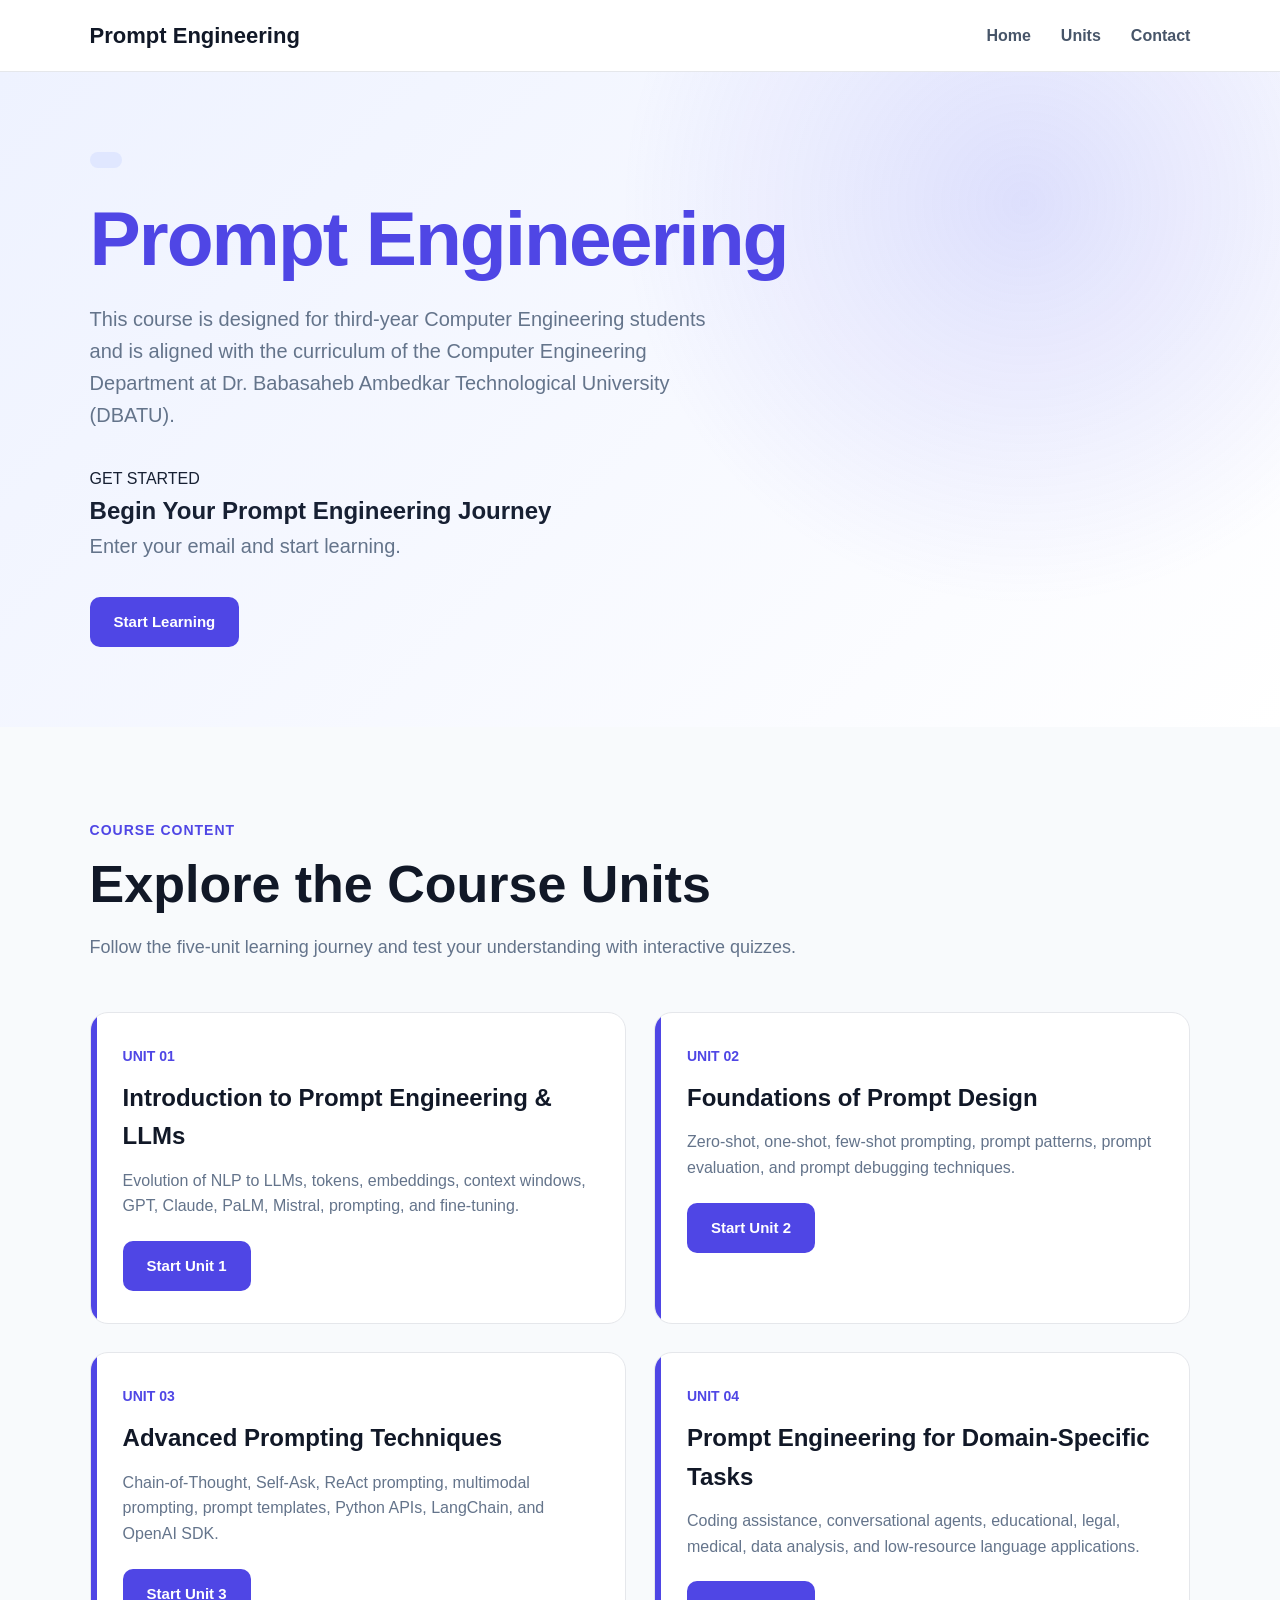
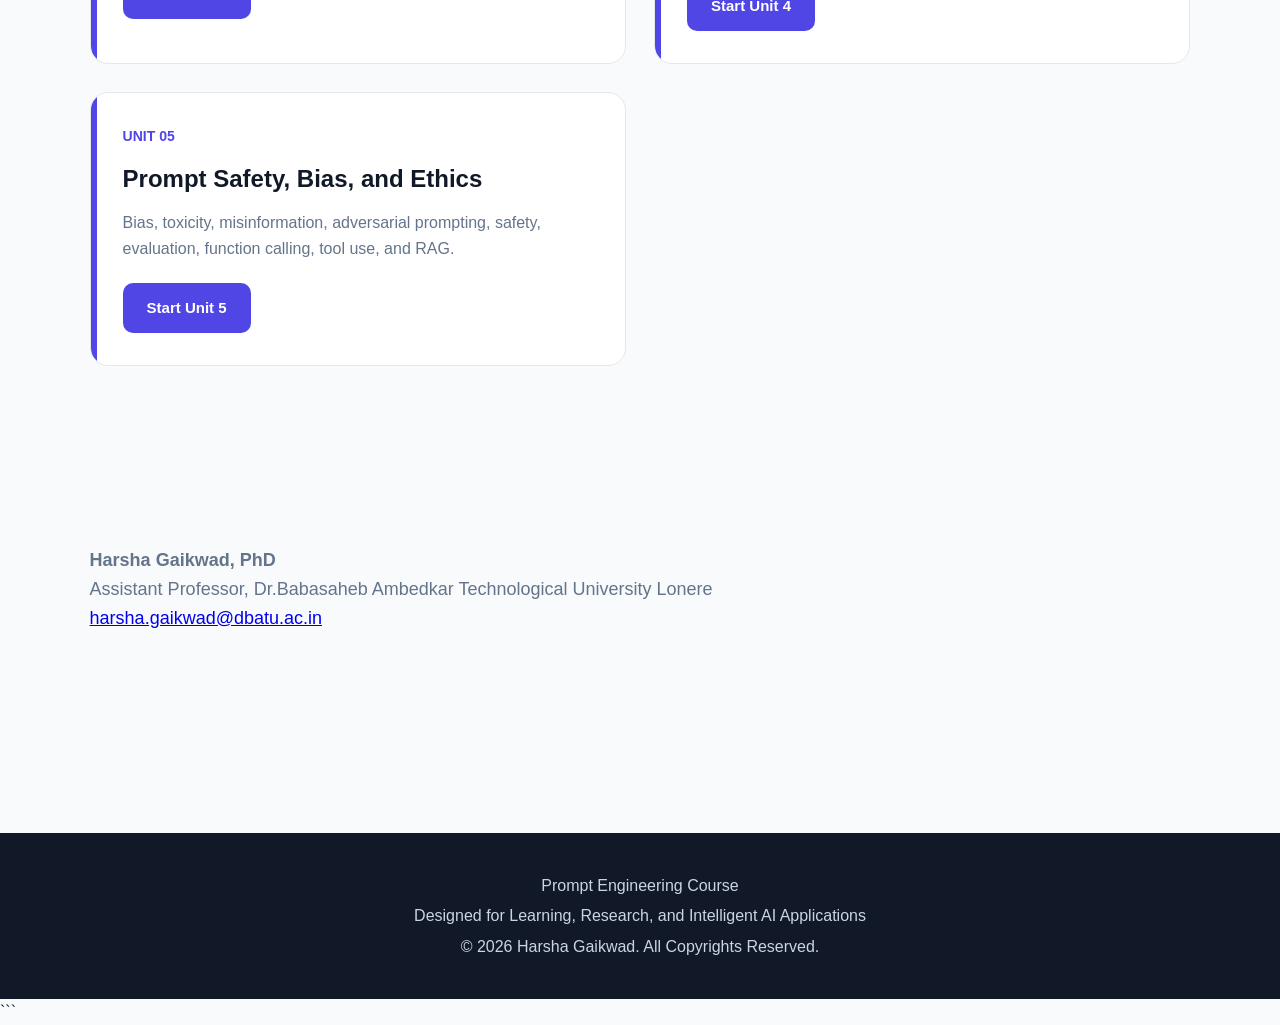
==== commit 99e4f57c: "Update unit1.html" ====
--- a/units/unit1.html
+++ b/units/unit1.html
@@ -256,13 +256,13 @@
 
 
             <a
-                href="../materials/unit1/unit1.pdf"
-                target="_blank"
-                class="material-button">
-
-                Open Unit 1 Material
-
-            </a>
+    href="../materials/unit1.pdf"
+    target="_blank"
+    class="material-button">
+
+    View Unit 1 PDF
+
+    </a>
 
         </div>
 
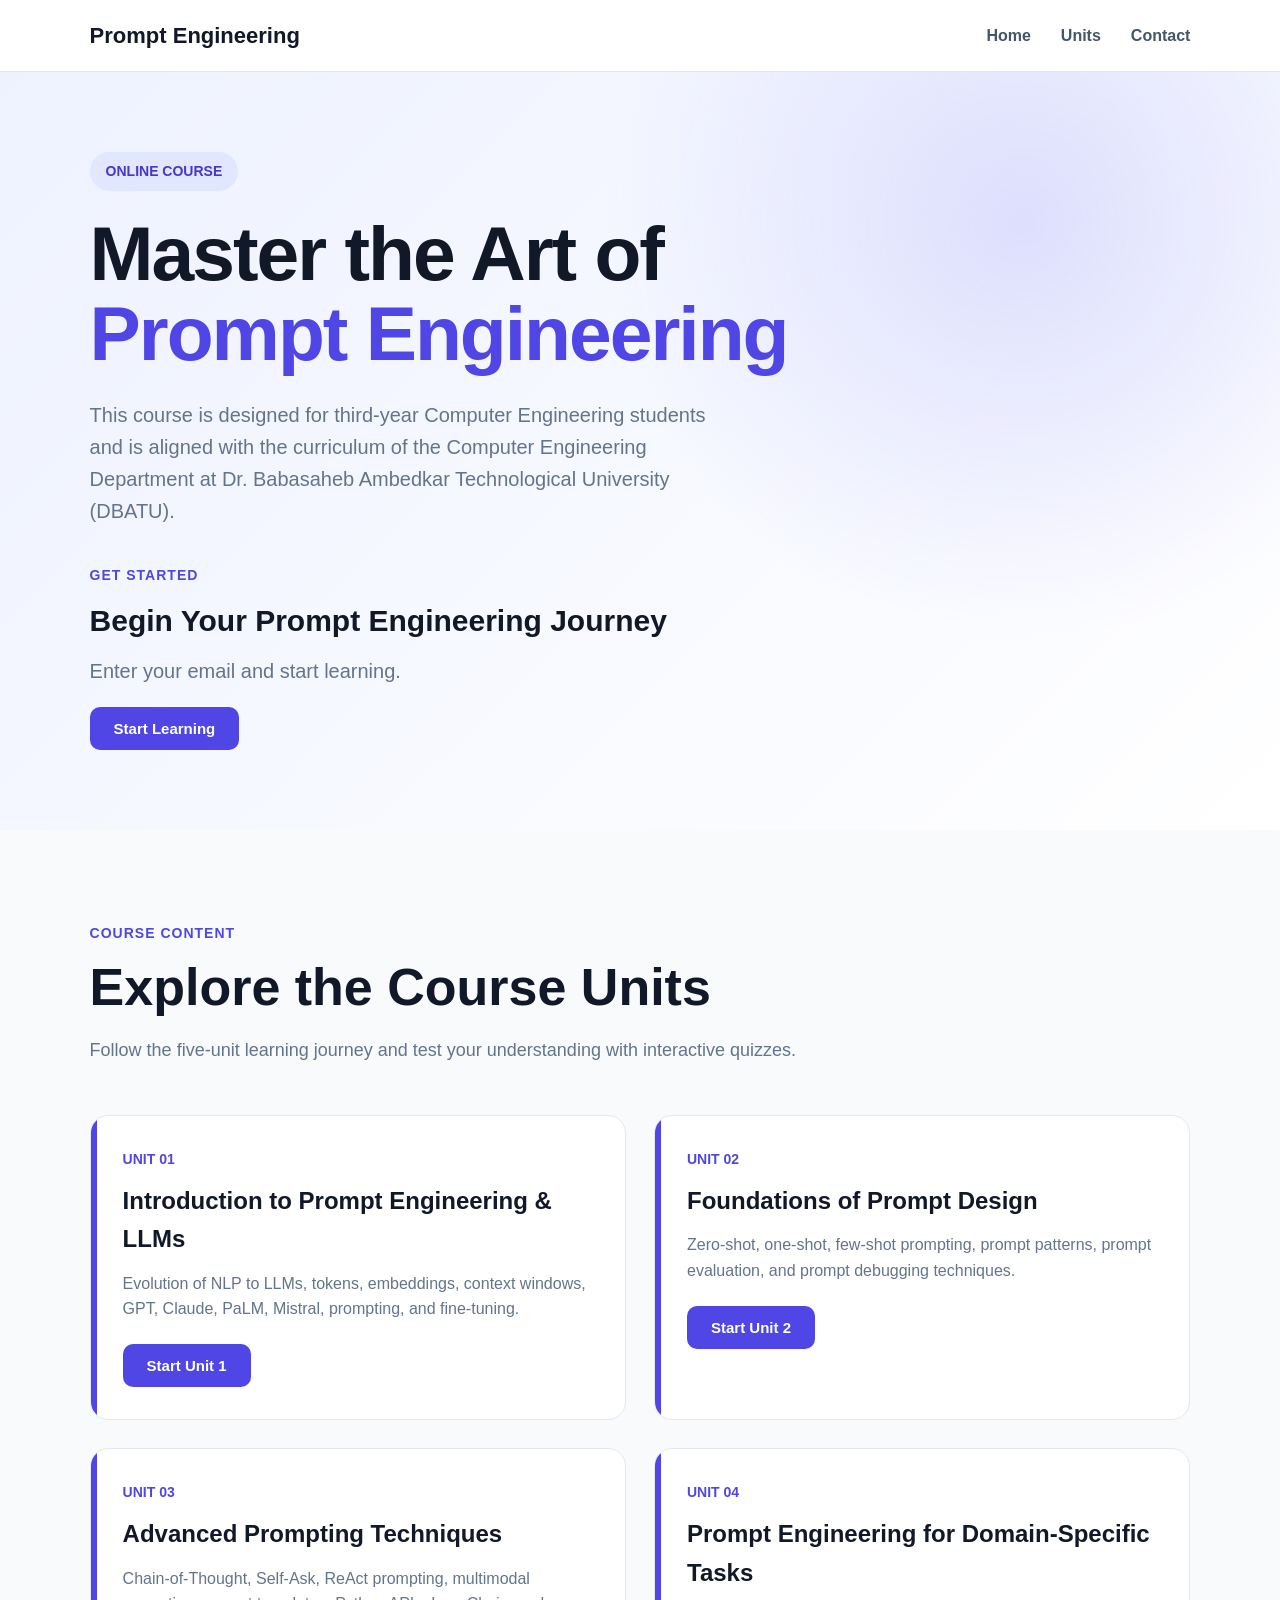
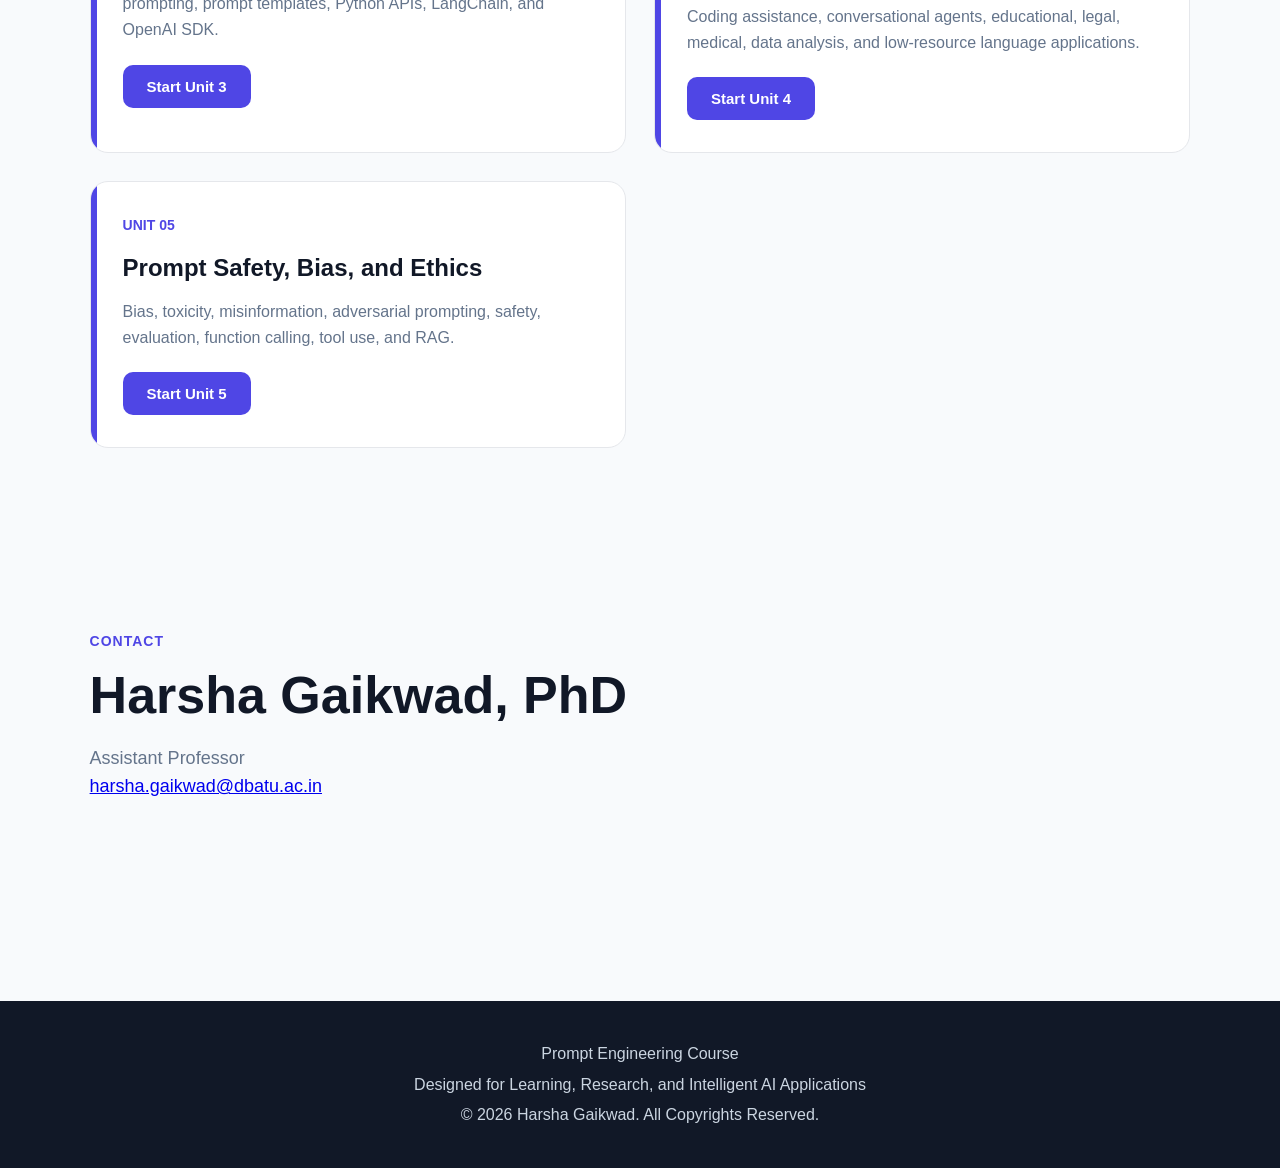
==== commit 26c2fffc: "Update unit1.html" ====
--- a/units/unit1.html
+++ b/units/unit1.html
@@ -256,7 +256,7 @@
 
 
             <a
-    href="../materials/unit1.pdf"
+    href="../materials/Unit1.pdf"
     target="_blank"
     class="material-button">
 
--- a/style.css
+++ b/style.css
@@ -63,6 +63,9 @@
     color: #475569;
     font-weight: 600;
     transition: 0.3s;
+
+    cursor: pointer;
+    pointer-events: auto;
 }
 
 .nav-links a:hover {
@@ -94,10 +97,15 @@
             #eef2ff,
             #ffffff
         );
+
+    position: relative;
+    z-index: 1;
 }
 
 .hero-content {
     max-width: 720px;
+    position: relative;
+    z-index: 2;
 }
 
 .hero-tag {
@@ -140,6 +148,40 @@
     max-width: 650px;
 
     margin-bottom: 35px;
+}
+
+
+/* =========================================
+   GET STARTED SECTION
+========================================= */
+
+.hero-start {
+    position: relative;
+    z-index: 10;
+
+    margin-top: 30px;
+}
+
+.hero-start span {
+    color: #4f46e5;
+
+    font-size: 14px;
+
+    font-weight: 800;
+
+    letter-spacing: 1px;
+}
+
+.hero-start h2 {
+    margin: 10px 0;
+
+    font-size: 30px;
+
+    color: #111827;
+}
+
+.hero-start p {
+    margin-bottom: 20px;
 }
 
 
@@ -161,6 +203,8 @@
 
     cursor: pointer;
 
+    pointer-events: auto;
+
     font-size: 15px;
 
     font-weight: 700;
@@ -170,6 +214,10 @@
     background: #4f46e5;
 
     transition: 0.3s;
+
+    position: relative;
+
+    z-index: 9999;
 }
 
 .primary-button:hover,
@@ -197,6 +245,14 @@
     border: 2px solid #4f46e5;
 
     transition: 0.3s;
+
+    cursor: pointer;
+
+    pointer-events: auto;
+
+    position: relative;
+
+    z-index: 9999;
 }
 
 .secondary-button:hover {
@@ -214,6 +270,10 @@
     max-width: 1400px;
 
     margin: auto;
+
+    position: relative;
+
+    z-index: 1;
 }
 
 .section-heading {
@@ -340,6 +400,8 @@
     height: 100%;
 
     background: #4f46e5;
+
+    pointer-events: none;
 }
 
 .unit-card:hover {
@@ -480,15 +542,27 @@
 }
 
 @keyframes modalAppear {
+
     from {
+
         opacity: 0;
-        transform: translateY(-20px) scale(0.95);
+
+        transform:
+            translateY(-20px)
+            scale(0.95);
+
     }
 
     to {
+
         opacity: 1;
-        transform: translateY(0) scale(1);
-    }
+
+        transform:
+            translateY(0)
+            scale(1);
+
+    }
+
 }
 
 .registration-box h2 {
@@ -548,6 +622,10 @@
     color: #64748b;
 
     cursor: pointer;
+
+    pointer-events: auto;
+
+    z-index: 9999;
 }
 
 .close-modal:hover {
@@ -693,6 +771,14 @@
     font-weight: 700;
 
     transition: 0.3s;
+
+    cursor: pointer;
+
+    pointer-events: auto;
+
+    position: relative;
+
+    z-index: 9999;
 }
 
 .material-button:hover {
@@ -716,6 +802,10 @@
     color: #cbd5e1;
 
     margin-top: 60px;
+
+    position: relative;
+
+    z-index: 1;
 }
 
 footer p {
@@ -730,69 +820,112 @@
 @media (max-width: 900px) {
 
     .stats {
+
         grid-template-columns:
             repeat(2, 1fr);
+
     }
 
     .units-grid {
+
         grid-template-columns:
             1fr;
-    }
+
+    }
+
 }
 
 
 @media (max-width: 600px) {
 
     .navbar {
-        padding: 16px 5%;
+
+        padding:
+            16px 5%;
+
     }
 
     .logo {
-        font-size: 18px;
+
+        font-size:
+            18px;
+
     }
 
     .nav-links {
-        gap: 12px;
+
+        gap:
+            12px;
+
     }
 
     .nav-links a {
-        font-size: 14px;
+
+        font-size:
+            14px;
+
     }
 
     .hero {
-        padding: 70px 5%;
+
+        padding:
+            70px 5%;
+
     }
 
     .section {
-        padding: 60px 5%;
+
+        padding:
+            60px 5%;
+
     }
 
     .stats {
-        grid-template-columns: 1fr;
+
+        grid-template-columns:
+            1fr;
 
         padding:
             0 5% 60px;
+
     }
 
     .hero h1 {
-        font-size: 44px;
+
+        font-size:
+            44px;
+
     }
 
     .hero p {
-        font-size: 17px;
+
+        font-size:
+            17px;
+
     }
 
     .secondary-button {
-        margin-left: 0;
-
-        margin-top: 12px;
+
+        margin-left:
+            0;
+
+        margin-top:
+            12px;
+
     }
 
     .registration-box {
-        padding: 30px 22px;
+
+        padding:
+            30px 22px;
+
     }
 
     .lesson-card {
-        padding: 24px;
-    }
-}
+
+        padding:
+            24px;
+
+    }
+
+}
